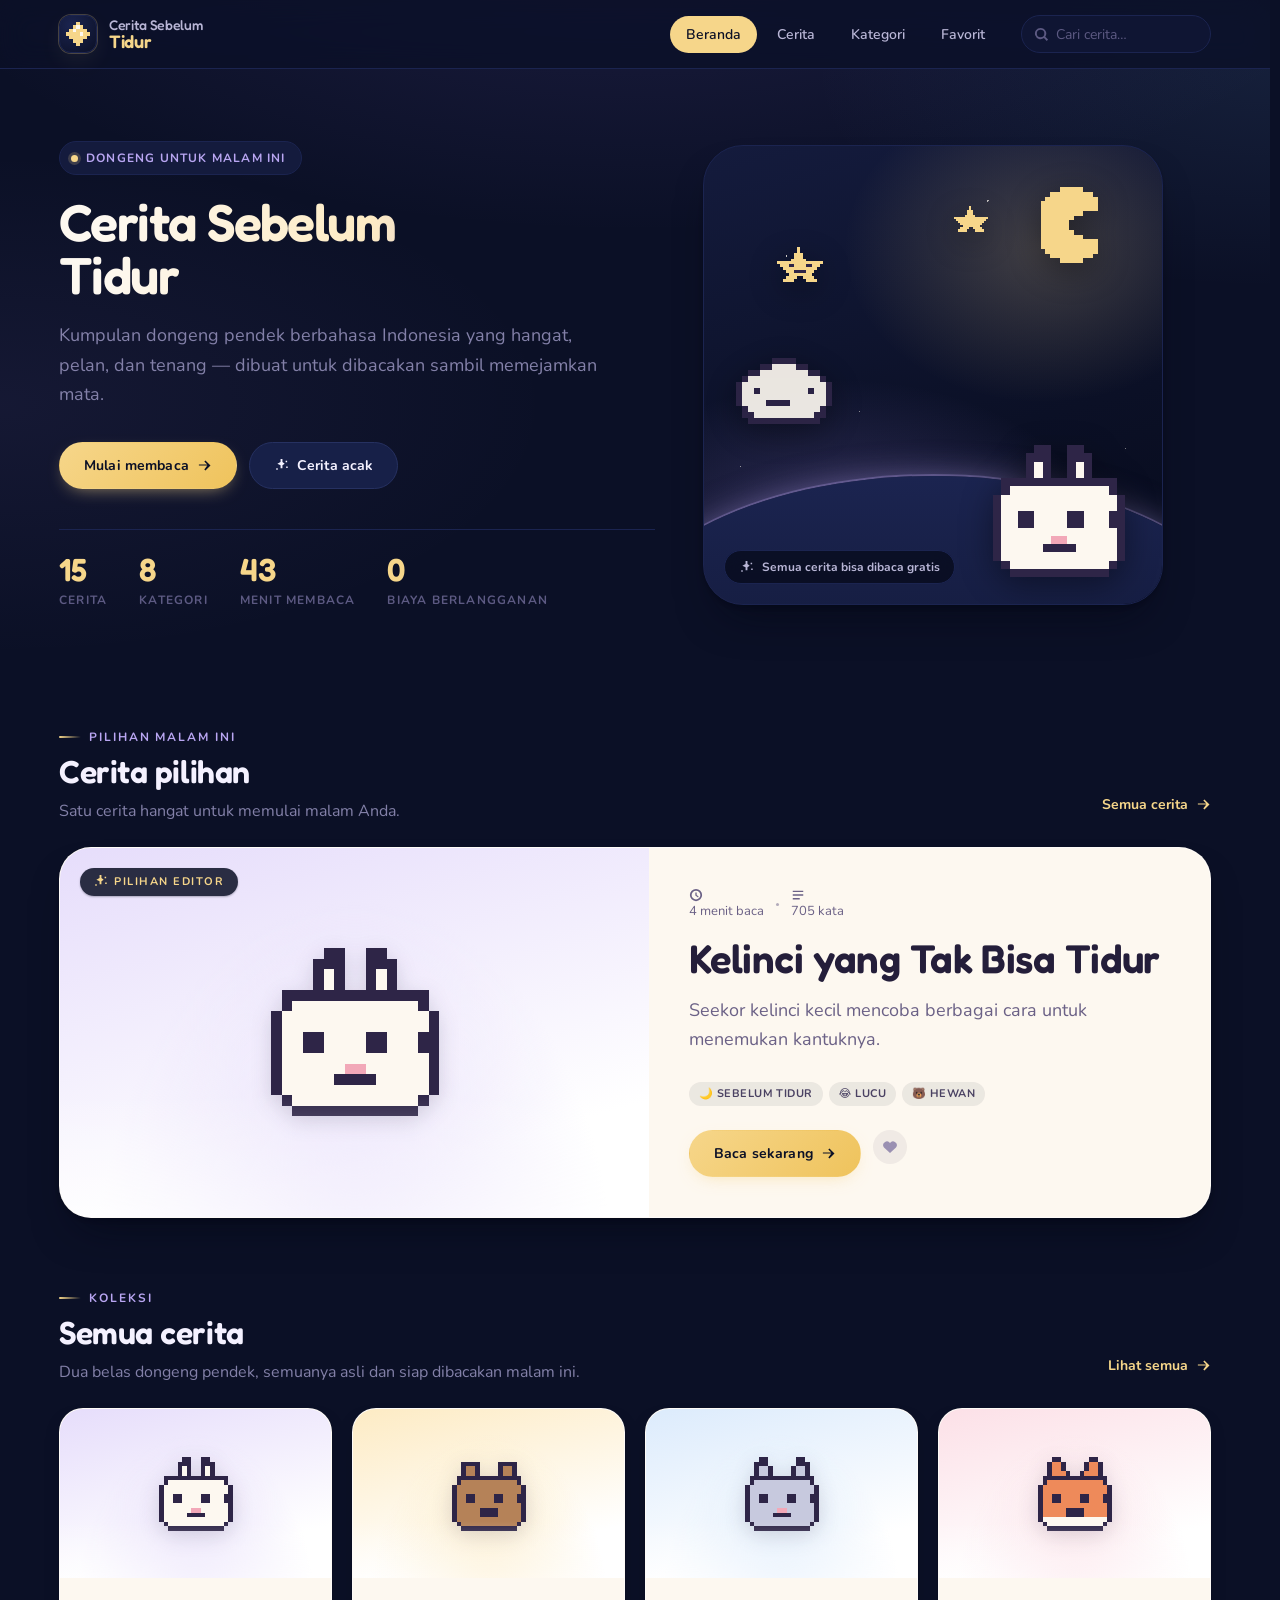
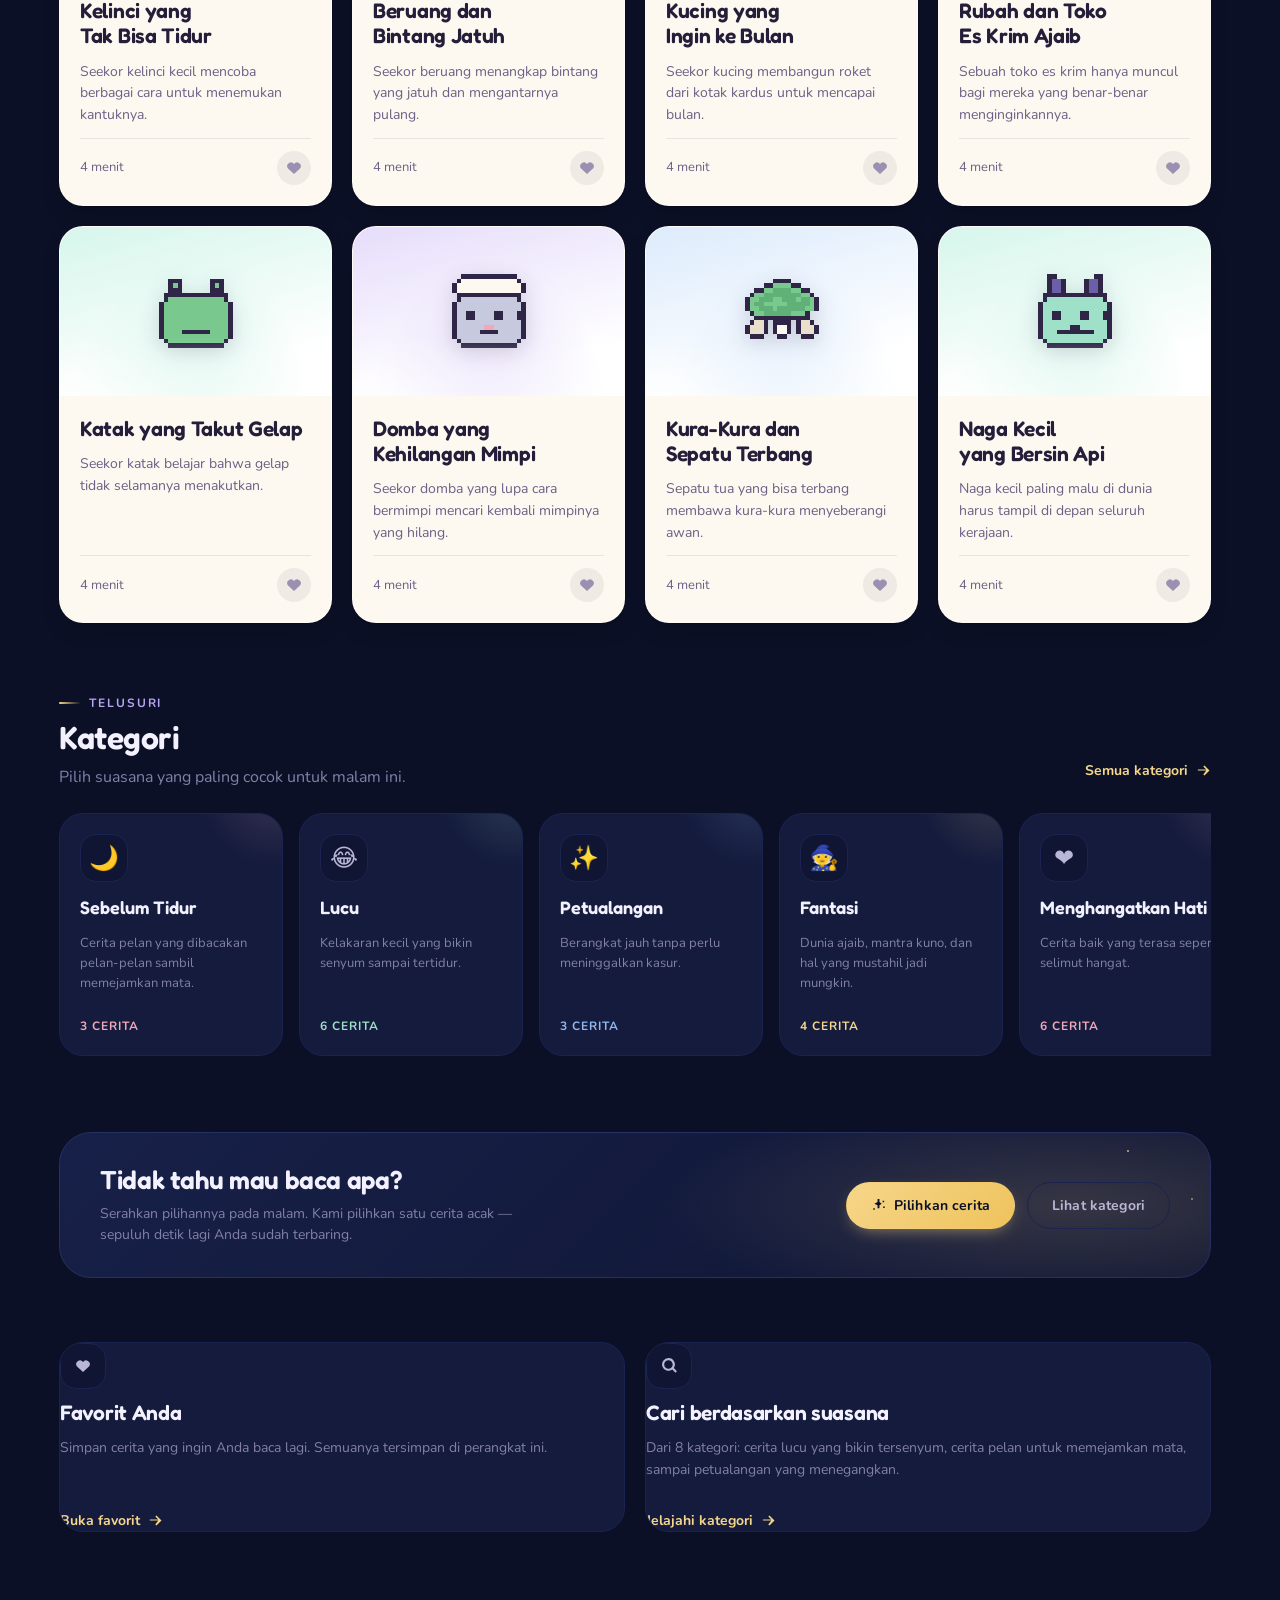
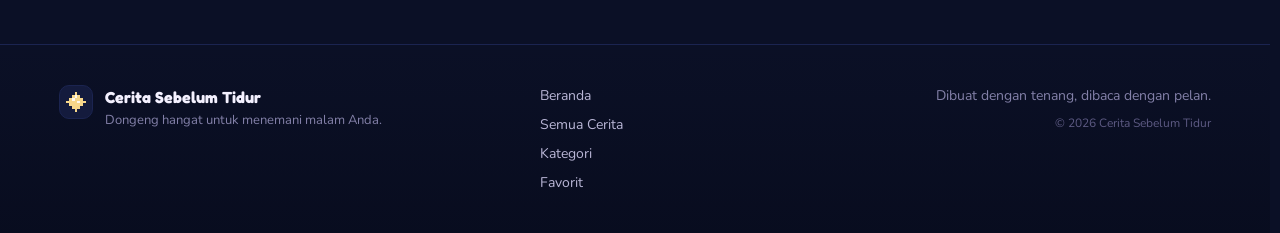
==== index.html @ 17d6814e "Cerita Sebelum Tidur - dongeng berbahasa Indonesia dengan cerita video" ====
<!doctype html>
<html lang="id">
<head>
<meta charset="utf-8">
<meta name="viewport" content="width=device-width, initial-scale=1, viewport-fit=cover">
<title>Cerita Sebelum Tidur — Dongeng Hangat untuk Malam Hari</title>
<meta name="description" content="Kumpulan dongeng pendek berbahasa Indonesia untuk dibacakan sebelum tidur. Cerita hangat, ilustrasi piksel, dan tema Mode Malam atau Mode Kertas.">
<meta name="color-scheme" content="dark">
<meta name="theme-color" content="#0B1026">
<meta property="og:title" content="Cerita Sebelum Tidur">
<meta property="og:description" content="Dongeng hangat untuk menemani malam Anda. 12 cerita ditulis, 3 cerita video, siap dinikmati sambil memejamkan mata.">
<meta property="og:type" content="website">

<link rel="icon" href="assets/img/favicon.svg" type="image/svg+xml">
<link rel="stylesheet" href="assets/css/fonts.css">
<link rel="stylesheet" href="assets/css/base.css">
<link rel="stylesheet" href="assets/css/layout.css">
<link rel="stylesheet" href="assets/css/components.css">
<link rel="stylesheet" href="assets/css/home.css">
<link rel="stylesheet" href="assets/css/reader.css">
<link rel="stylesheet" href="assets/css/transitions.css">
</head>

<body data-view="loading">

<a class="skip-link" href="#main">Lewati ke konten</a>

<!-- ================= HEADER ================= -->
<header class="site-header" id="site-header">
  <div class="container header-inner">
    <a class="brand" href="#/" aria-label="Cerita Sebelum Tidur - beranda">
      <span class="brand-mark" aria-hidden="true">
        <svg viewBox="0 0 16 16" width="28" height="28" shape-rendering="crispEdges" focusable="false">
          <path fill="#F6D68A" d="M7 1h2v2H7zM5 3h6v2H5zM3 5h10v2H3zM1 7h14v2H1zM3 9h10v2H3zM5 11h6v2H5zM7 13h2v2H7z"/>
          <path fill="#FDF8F0" d="M7 3h2v2H7zM5 5h2v2H5zM9 7h2v2H9z"/>
        </svg>
      </span>
      <span class="brand-text">
        <span class="brand-line1">Cerita Sebelum</span>
        <span class="brand-line2">Tidur</span>
      </span>
    </a>

    <nav class="main-nav" aria-label="Navigasi utama">
      <a href="#/" data-nav="home">Beranda</a>
      <a href="#/cerita" data-nav="stories">Cerita</a>
      <a href="#/kategori" data-nav="categoryIndex">Kategori</a>
      <a href="#/favorit" data-nav="favorites">Favorit<span class="nav-count" id="fav-count" hidden>0</span></a>
    </nav>

    <form class="header-search" role="search" id="header-search">
      <label class="sr-only" for="search-input">Cari cerita</label>
      <svg class="search-icon" viewBox="0 0 16 16" width="15" height="15" aria-hidden="true" focusable="false">
        <path fill="currentColor" d="M7 1a6 6 0 1 0 3.6 10.8l3 3 1.4-1.4-3-3A6 6 0 0 0 7 1zm0 2a4 4 0 1 1 0 8 4 4 0 0 1 0-8z"/>
      </svg>
      <input id="search-input" type="search" placeholder="Cari cerita…" autocomplete="off" spellcheck="false">
    </form>

    <button class="menu-toggle" id="menu-toggle" aria-expanded="false" aria-controls="mobile-nav" aria-label="Buka menu">
      <span></span><span></span><span></span>
    </button>
  </div>

  <div class="mobile-nav" id="mobile-nav" hidden>
    <a href="#/" data-nav="home">Beranda</a>
    <a href="#/cerita" data-nav="stories">Cerita</a>
    <a href="#/kategori" data-nav="categoryIndex">Kategori</a>
    <a href="#/favorit" data-nav="favorites">Favorit</a>
  </div>
</header>

<!-- ================= MAIN ================= -->
<main id="main" class="site-main" tabindex="-1">
  <div class="boot">
    <div class="boot-mark" aria-hidden="true">
      <svg viewBox="0 0 16 16" width="56" height="56" shape-rendering="crispEdges" focusable="false">
        <path fill="#F6D68A" d="M7 1h2v2H7zM5 3h6v2H5zM3 5h10v2H3zM1 7h14v2H1zM3 9h10v2H3zM5 11h6v2H5zM7 13h2v2H7z"/>
        <path fill="#FDF8F0" d="M7 3h2v2H7zM5 5h2v2H5zM9 7h2v2H9z"/>
      </svg>
    </div>
    <p class="boot-text">Menyiapkan cerita…</p>
  </div>

  <noscript>
    <div class="noscript-note">
      <h1>Cerita Sebelum Tidur</h1>
      <p>Situs ini membutuhkan JavaScript untuk menampilkan ceritanya. Silakan aktifkan JavaScript lalu muat ulang halaman.</p>
      <p>Tetap selamat bermimpi indah.</p>
    </div>
  </noscript>
</main>

<!-- ================= FOOTER ================= -->
<footer class="site-footer">
  <div class="container footer-inner">
    <div class="footer-brand">
      <span class="footer-mark" aria-hidden="true">
        <svg viewBox="0 0 16 16" width="22" height="22" shape-rendering="crispEdges" focusable="false">
          <path fill="#F6D68A" d="M7 1h2v2H7zM5 3h6v2H5zM3 5h10v2H3zM1 7h14v2H1zM3 9h10v2H3zM5 11h6v2H5zM7 13h2v2H7z"/>
          <path fill="#FDF8F0" d="M7 3h2v2H7zM5 5h2v2H5zM9 7h2v2H9z"/>
        </svg>
      </span>
      <div>
        <strong>Cerita Sebelum Tidur</strong>
        <p>Dongeng hangat untuk menemani malam Anda.</p>
      </div>
    </div>

    <nav class="footer-nav" aria-label="Navigasi kaki halaman">
      <a href="#/">Beranda</a>
      <a href="#/cerita">Semua Cerita</a>
      <a href="#/kategori">Kategori</a>
      <a href="#/favorit">Favorit</a>
    </nav>

    <div class="footer-meta">
      <p>Dibuat dengan tenang, dibaca dengan pelan.</p>
      <p class="footer-fine">&copy; <span id="year">2026</span> Cerita Sebelum Tidur</p>
    </div>
  </div>
</footer>

<!-- ================= MOBILE TAB BAR ================= -->
<nav class="tabbar" aria-label="Navigasi bawah">
  <a href="#/" data-nav="home" class="tab">
    <svg viewBox="0 0 16 16" width="20" height="20" aria-hidden="true" focusable="false"><path fill="currentColor" d="M8 1 1 7h2v7h3v-4h4v4h3V7h2z"/></svg>
    <span>Beranda</span>
  </a>
  <a href="#/cerita" data-nav="stories" class="tab">
    <svg viewBox="0 0 16 16" width="20" height="20" aria-hidden="true" focusable="false"><path fill="currentColor" d="M2 2h5c1.1 0 2 .9 2 2v10c0-.6-.4-1-1-1H2zM14 2H9c-1.1 0-2 .9-2 2v10c0-.6.4-1 1-1h6z"/></svg>
    <span>Cerita</span>
  </a>
  <a href="#/kategori" data-nav="categoryIndex" class="tab">
    <svg viewBox="0 0 16 16" width="20" height="20" aria-hidden="true" focusable="false"><path fill="currentColor" d="M1 1h6v6H1zM9 1h6v6H9zM1 9h6v6H1zM9 9h6v6H9z"/></svg>
    <span>Kategori</span>
  </a>
  <a href="#/favorit" data-nav="favorites" class="tab">
    <svg viewBox="0 0 16 16" width="20" height="20" aria-hidden="true" focusable="false"><path fill="currentColor" d="M8 14 2 8.5A3.6 3.6 0 0 1 8 4a3.6 3.6 0 0 1 6 4.5z"/></svg>
    <span>Favorit</span>
  </a>
</nav>

<div class="toast-host" id="toast-host" aria-live="polite" aria-atomic="true"></div>

<!-- ================= SCRIPTS (classic - no modules, works from file://) ================= -->
<script src="assets/vendor/gsap.min.js"></script>
<script src="assets/vendor/fuse.min.js"></script>

<script src="assets/js/lib/sprite.js"></script>
<script src="assets/js/lib/art.js"></script>
<script src="assets/js/data/categories.js"></script>
<script src="assets/js/data/stories.js"></script>

<script src="assets/js/lib/dom.js"></script>
<script src="assets/js/lib/store.js"></script>
<script src="assets/js/lib/router.js"></script>
<script src="assets/js/lib/ui.js"></script>

<script src="assets/js/views/home.js"></script>
<script src="assets/js/views/stories.js"></script>
<script src="assets/js/views/categories.js"></script>
<script src="assets/js/views/favorites.js"></script>
<script src="assets/js/views/reader.js"></script>

<script src="assets/js/app.js"></script>
</body>
</html>
---- assets/css/fonts.css ----
﻿/* Cerita Sebelum Tidur - vendored webfonts
   ------------------------------------------------------------------
   Source: Google Fonts (Fredoka, Nunito, Literata)
   Vendored locally so the site works fully offline from file://
   Only the latin + latin-ext subsets are kept (Bahasa Indonesia).

   All three are VARIABLE fonts - one file each covers the whole
   weight range, so we declare `font-weight: 400 700` and let the
   browser instantiate the axis we ask for. */

@font-face {
  font-family: 'Fredoka';
  font-style: normal;
  font-weight: 400 700;
  font-display: swap;
  src: url(../vendor/fonts/fredoka-latin.woff2) format('woff2');
  unicode-range: U+0000-00FF, U+0131, U+0152-0153, U+02BB-02BC, U+02C6, U+02DA, U+02DC, U+0304, U+0308, U+0329, U+2000-206F, U+20AC, U+2122, U+2191, U+2193, U+2212, U+2215, U+FEFF, U+FFFD;
}
@font-face {
  font-family: 'Fredoka';
  font-style: normal;
  font-weight: 400 700;
  font-display: swap;
  src: url(../vendor/fonts/fredoka-latin-ext.woff2) format('woff2');
  unicode-range: U+0100-02BA, U+02BD-02C5, U+02C7-02CC, U+02CE-02D7, U+02DD-02FF, U+0304, U+0308, U+0329, U+1D00-1DBF, U+1E00-1E9F, U+1EF2-1EFF, U+2020, U+20A0-20AB, U+20AD-20C0, U+2113, U+2C60-2C7F, U+A720-A7FF;
}

@font-face {
  font-family: 'Nunito';
  font-style: normal;
  font-weight: 400 700;
  font-display: swap;
  src: url(../vendor/fonts/nunito-latin.woff2) format('woff2');
  unicode-range: U+0000-00FF, U+0131, U+0152-0153, U+02BB-02BC, U+02C6, U+02DA, U+02DC, U+0304, U+0308, U+0329, U+2000-206F, U+20AC, U+2122, U+2191, U+2193, U+2212, U+2215, U+FEFF, U+FFFD;
}
@font-face {
  font-family: 'Nunito';
  font-style: normal;
  font-weight: 400 700;
  font-display: swap;
  src: url(../vendor/fonts/nunito-latin-ext.woff2) format('woff2');
  unicode-range: U+0100-02BA, U+02BD-02C5, U+02C7-02CC, U+02CE-02D7, U+02DD-02FF, U+0304, U+0308, U+0329, U+1D00-1DBF, U+1E00-1E9F, U+1EF2-1EFF, U+2020, U+20A0-20AB, U+20AD-20C0, U+2113, U+2C60-2C7F, U+A720-A7FF;
}

@font-face {
  font-family: 'Literata';
  font-style: normal;
  font-weight: 400 700;
  font-display: swap;
  src: url(../vendor/fonts/literata-latin.woff2) format('woff2');
  unicode-range: U+0000-00FF, U+0131, U+0152-0153, U+02BB-02BC, U+02C6, U+02DA, U+02DC, U+0304, U+0308, U+0329, U+2000-206F, U+20AC, U+2122, U+2191, U+2193, U+2212, U+2215, U+FEFF, U+FFFD;
}
@font-face {
  font-family: 'Literata';
  font-style: normal;
  font-weight: 400 700;
  font-display: swap;
  src: url(../vendor/fonts/literata-latin-ext.woff2) format('woff2');
  unicode-range: U+0100-02BA, U+02BD-02C5, U+02C7-02CC, U+02CE-02D7, U+02DD-02FF, U+0304, U+0308, U+0329, U+1D00-1DBF, U+1E00-1E9F, U+1EF2-1EFF, U+2020, U+20A0-20AB, U+20AD-20C0, U+2113, U+2C60-2C7F, U+A720-A7FF;
}
---- assets/css/base.css ----
/* ==================================================================
   Cerita Sebelum Tidur - base
   Reset, design tokens, typography
   ================================================================== */

/* ---------- Reset (gentle, modern) ---------- */
*,
*::before,
*::after { box-sizing: border-box; }

* { margin: 0; }

html {
  -webkit-text-size-adjust: 100%;
  scroll-behavior: smooth;
}

body {
  min-height: 100vh;
  min-height: 100svh;
  line-height: 1.5;
  -webkit-font-smoothing: antialiased;
  -moz-osx-font-smoothing: grayscale;
  text-rendering: optimizeLegibility;
}

img,
picture,
svg,
canvas {
  display: block;
  max-width: 100%;
}

input,
button,
textarea,
select { font: inherit; color: inherit; }

button {
  background: none;
  border: none;
  padding: 0;
  cursor: pointer;
}

p,
h1,
h2,
h3,
h4,
h5,
h6 { overflow-wrap: break-word; }

ul[class],
ol[class] {
  list-style: none;
  padding: 0;
}

a { color: inherit; text-decoration: none; }

table { border-collapse: collapse; }

hr {
  border: 0;
  border-top: 1px solid var(--night-700);
}

/* ---------- Tokens ---------- */
:root {
  /* --- Night (deep navy) --- */
  --night-950: #070B1C;
  --night-900: #0B1026;  /* page base */
  --night-850: #0F1533;
  --night-800: #141B3D;  /* elevated surface */
  --night-750: #172048;
  --night-700: #1B2450;  /* hairline / fill */
  --night-600: #263161;  /* hover fill */
  --night-500: #37447A;

  /* --- Cream (cards, warm white) --- */
  --cream-50:  #FDF8F0;
  --cream-100: #F6EDE0;
  --cream-200: #EADFCB;
  --cream-300: #D9CBB4;

  /* --- Ink (text on cream) --- */
  --ink-900: #241E3A;
  --ink-700: #4A4162;
  --ink-500: #6B6186;
  --ink-300: #9A90B2;

  /* --- Accents --- */
  --lilac-200: #E6DDFB;
  --lilac-300: #B9A6F2;
  --lilac-400: #9C86E8;
  --lilac-500: #7C67D6;

  --sky-200: #DCEBFC;
  --sky-300: #8FB8F0;
  --sky-400: #6FA3E8;

  --gold-200: #FDEBC4;
  --gold-300: #F6D68A;  /* stars + moon */
  --gold-400: #EFC35C;
  --gold-500: #E0A83A;

  --rose-300: #F2A8B8;   /* hearts / favourite */
  --rose-400: #E88CA1;

  --mint-300: #9EE0C8;   /* success / progress */
  --mint-400: #74CFB0;

  /* --- Semantic text --- */
  --text-hi:   #F4F1FF;
  --text-mid:  #B9B6D6;
  --text-low:  #8380A8;
  --text-faint:#5D5A83;

  /* --- Semantic surfaces --- */
  --surface:        var(--night-800);
  --surface-raised: var(--night-750);
  --hairline:       var(--night-700);
  --page:           var(--night-900);

  --card-bg:        var(--cream-50);
  --card-bg-alt:    var(--cream-100);
  --card-text:      var(--ink-900);
  --card-text-soft: var(--ink-500);

  /* --- Type --- */
  --font-display: 'Fredoka', 'Segoe UI', system-ui, sans-serif;
  --font-ui: 'Nunito', 'Segoe UI', system-ui, -apple-system, sans-serif;
  --font-read: 'Literata', Georgia, 'Times New Roman', serif;

  --fs-2xs: 0.6875rem;  /* 11 */
  --fs-xs:  0.75rem;    /* 12 */
  --fs-sm:  0.8125rem;  /* 13 */
  --fs-md:  0.875rem;   /* 14 */
  --fs-base:1rem;       /* 16 */
  --fs-lg:  1.125rem;   /* 18 */
  --fs-xl:  1.3125rem;  /* 21 */
  --fs-2xl: 1.625rem;   /* 26 */
  --fs-3xl: 2rem;       /* 32 */
  --fs-4xl: 2.5rem;     /* 40 */
  --fs-5xl: 3.25rem;    /* 52 */

  /* --- Space (4px scale) --- */
  --s-1: 0.25rem;  --s-2: 0.5rem;   --s-3: 0.75rem;
  --s-4: 1rem;     --s-5: 1.25rem;  --s-6: 1.5rem;
  --s-8: 2rem;     --s-10: 2.5rem;  --s-12: 3rem;
  --s-16: 4rem;    --s-20: 5rem;    --s-24: 6rem;

  /* --- Radius --- */
  --r-sm: 10px;
  --r-md: 16px;
  --r-lg: 24px;
  --r-xl: 32px;
  --r-2xl: 40px;
  --r-pill: 999px;

  /* --- Shadows --- */
  --sh-hair: 0 1px 2px rgba(4, 7, 20, 0.32);
  --sh-card:
    0 1px 2px rgba(4, 7, 20, 0.28),
    0 10px 24px -14px rgba(4, 7, 20, 0.6);
  --sh-lift:
    0 2px 4px rgba(4, 7, 20, 0.3),
    0 24px 44px -20px rgba(4, 7, 20, 0.72);
  --sh-pop:
    0 4px 10px rgba(4, 7, 20, 0.3),
    0 32px 64px -24px rgba(4, 7, 20, 0.8);
  --sh-glow-gold: 0 0 0 1px rgba(246, 214, 138, 0.24),
                  0 8px 28px -12px rgba(246, 214, 138, 0.45);
  --sh-inset: inset 0 1px 0 rgba(255, 255, 255, 0.06);

  /* --- Motion --- */
  --ease-out: cubic-bezier(0.22, 0.68, 0.35, 1);
  --ease-soft: cubic-bezier(0.33, 0.02, 0.2, 1);
  --ease-spring: cubic-bezier(0.34, 1.4, 0.5, 1);
  --t-fast: 140ms;
  --t-base: 200ms;
  --t-slow: 320ms;
  --t-view: 420ms;

  /* --- Layout --- */
  --shell: 1200px;
  --shell-narrow: 940px;
  --header-h: 68px;
  --tabbar-h: 64px;
  --reader-w: 700px;

  /* --- Layers --- */
  --z-base: 1;
  --z-sticky: 40;
  --z-header: 50;
  --z-tabbar: 55;
  --z-popover: 80;
  --z-overlay: 90;
  --z-toast: 100;
  --z-view: 200;
}

/* ---------- Base typography ---------- */
body {
  font-family: var(--font-ui);
  font-size: var(--fs-base);
  font-weight: 400;
  color: var(--text-mid);
  background-color: var(--page);
  /* Very soft night wash - keeps large screens from feeling flat */
  background-image:
    radial-gradient(ellipse 90% 55% at 50% -10%, rgba(124, 103, 214, 0.16), transparent 65%),
    radial-gradient(ellipse 60% 40% at 100% 8%, rgba(111, 163, 232, 0.1), transparent 60%),
    radial-gradient(ellipse 70% 45% at 0% 45%, rgba(156, 134, 232, 0.07), transparent 62%);
  background-attachment: fixed;
}

h1, h2, h3, h4, h5, h6 {
  font-family: var(--font-display);
  font-weight: 600;
  line-height: 1.14;
  letter-spacing: -0.014em;
  color: var(--text-hi);
  text-wrap: balance;
}

h1 { font-size: var(--fs-4xl); }
h2 { font-size: var(--fs-3xl); }
h3 { font-size: var(--fs-2xl); }
h4 { font-size: var(--fs-xl); }
h5 { font-size: var(--fs-lg); }
h6 { font-size: var(--fs-base); }

strong, b { font-weight: 700; color: var(--text-hi); }

small { font-size: var(--fs-sm); }

code, kbd, samp { font-family: ui-monospace, 'Cascadia Mono', Consolas, monospace; }

::selection {
  background: rgba(185, 166, 242, 0.34);
  color: var(--text-hi);
}

/* ---------- Focus ---------- */
:focus { outline: none; }

:focus-visible {
  outline: 2px solid var(--gold-300);
  outline-offset: 3px;
  border-radius: 6px;
}

/* ---------- Scrollbar ---------- */
* {
  scrollbar-width: thin;
  scrollbar-color: var(--night-600) transparent;
}

::-webkit-scrollbar { width: 11px; height: 11px; }
::-webkit-scrollbar-track { background: transparent; }
::-webkit-scrollbar-thumb {
  background: var(--night-600);
  border-radius: var(--r-pill);
  border: 3px solid transparent;
  background-clip: content-box;
}
::-webkit-scrollbar-thumb:hover { background-color: var(--night-500); background-clip: content-box; }

/* ---------- Utilities ---------- */
.container {
  width: 100%;
  max-width: var(--shell);
  margin-inline: auto;
  padding-inline: var(--s-6);
}

.container-narrow {
  width: 100%;
  max-width: var(--shell-narrow);
  margin-inline: auto;
  padding-inline: var(--s-6);
}

.sr-only {
  position: absolute;
  width: 1px; height: 1px;
  padding: 0; margin: -1px;
  overflow: hidden;
  clip: rect(0 0 0 0);
  clip-path: inset(50%);
  white-space: nowrap;
  border: 0;
}

.skip-link {
  position: fixed;
  top: var(--s-3);
  left: var(--s-3);
  z-index: var(--z-toast);
  transform: translateY(-160%);
  transition: transform var(--t-base) var(--ease-out);
  padding: var(--s-3) var(--s-5);
  background: var(--gold-300);
  color: var(--night-900);
  font-weight: 700;
  border-radius: var(--r-pill);
  box-shadow: var(--sh-pop);
}
.skip-link:focus-visible { transform: translateY(0); }

.stack > * + * { margin-top: var(--flow, var(--s-4)); }

.text-grad {
  background: linear-gradient(96deg, var(--cream-50) 8%, var(--gold-200) 52%, var(--lilac-300) 96%);
  -webkit-background-clip: text;
  background-clip: text;
  color: transparent;
}

/* ---------- Motion preference ---------- */
@media (prefers-reduced-motion: reduce) {
  html { scroll-behavior: auto; }

  *,
  *::before,
  *::after {
    animation-duration: 0.001ms !important;
    animation-iteration-count: 1 !important;
    transition-duration: 0.001ms !important;
    scroll-behavior: auto !important;
  }
}
---- assets/css/layout.css ----
/* ==================================================================
   Cerita Sebelum Tidur - layout
   Header, main shell, footer, mobile tab bar, boot state
   ================================================================== */

html { scrollbar-gutter: stable; }

body {
  display: flex;
  flex-direction: column;
  min-height: 100vh;
  min-height: 100svh;
  overflow-x: hidden;
}

body[data-view="loading"] .site-main { min-height: 60vh; }

/* ---------- Boot / noscript ---------- */
.boot {
  display: flex;
  flex-direction: column;
  align-items: center;
  justify-content: center;
  gap: var(--s-4);
  min-height: 55vh;
  padding: var(--s-16) var(--s-6);
}
.boot-mark { animation: boot-float 1.6s var(--ease-soft) infinite alternate; }
.boot-text {
  font-family: var(--font-display);
  color: var(--text-low);
  letter-spacing: 0.02em;
}
@keyframes boot-float {
  from { transform: translateY(0); opacity: 0.65; }
  to   { transform: translateY(-10px); opacity: 1; }
}

.noscript-note {
  max-width: 560px;
  margin: var(--s-20) auto;
  padding: var(--s-8);
  background: var(--card-bg);
  color: var(--card-text);
  border-radius: var(--r-lg);
  box-shadow: var(--sh-card);
}
.noscript-note h1 { color: var(--card-text); margin-bottom: var(--s-4); }
.noscript-note p + p { margin-top: var(--s-3); }

/* ---------- Header ---------- */
.site-header {
  position: sticky;
  top: 0;
  z-index: var(--z-header);
  background: rgba(11, 16, 38, 0.82);
  -webkit-backdrop-filter: blur(14px) saturate(140%);
  backdrop-filter: blur(14px) saturate(140%);
  border-bottom: 1px solid var(--hairline);
}

.header-inner {
  display: flex;
  align-items: center;
  gap: var(--s-5);
  height: var(--header-h);
}

.brand {
  display: inline-flex;
  align-items: center;
  gap: var(--s-3);
  flex-shrink: 0;
  border-radius: var(--r-pill);
}
.brand-mark {
  display: grid;
  place-items: center;
  width: 38px; height: 38px;
  border-radius: 12px;
  background: radial-gradient(circle at 32% 26%, #1B2450, #0B1026);
  border: 1px solid var(--night-700);
  box-shadow: var(--sh-glow-gold);
}
.brand-mark svg { image-rendering: pixelated; }

.brand-text {
  display: flex;
  flex-direction: column;
  line-height: 1.02;
  font-family: var(--font-display);
  letter-spacing: -0.02em;
}
.brand-line1 {
  font-size: var(--fs-md);
  font-weight: 500;
  color: var(--text-mid);
}
.brand-line2 {
  font-size: var(--fs-lg);
  font-weight: 600;
  color: var(--gold-300);
}

.main-nav {
  display: flex;
  align-items: center;
  gap: var(--s-1);
  margin-left: auto;
}
.main-nav a {
  position: relative;
  display: inline-flex;
  align-items: center;
  gap: var(--s-2);
  padding: var(--s-2) var(--s-4);
  border-radius: var(--r-pill);
  font-size: var(--fs-md);
  font-weight: 600;
  color: var(--text-mid);
  transition: color var(--t-fast) var(--ease-out),
              background-color var(--t-fast) var(--ease-out);
}
.main-nav a:hover { color: var(--text-hi); background: var(--night-700); }
.main-nav a.is-active { color: var(--night-900); background: var(--gold-300); }
.main-nav a.is-active .nav-count { background: rgba(11,16,38,.22); color: var(--night-900); }

.nav-count {
  display: inline-grid;
  place-items: center;
  min-width: 18px; height: 18px;
  padding: 0 5px;
  border-radius: var(--r-pill);
  background: var(--rose-300);
  color: var(--night-900);
  font-size: var(--fs-2xs);
  font-weight: 800;
}
.nav-count[hidden] { display: none; }

/* ---------- Header search ---------- */
.header-search {
  position: relative;
  display: flex;
  align-items: center;
  flex-shrink: 0;
}
.header-search .search-icon {
  position: absolute;
  left: 13px;
  color: var(--text-faint);
  pointer-events: none;
}
.header-search input {
  width: 190px;
  height: 38px;
  padding: 0 var(--s-3) 0 34px;
  border-radius: var(--r-pill);
  border: 1px solid var(--night-700);
  background: var(--night-850);
  color: var(--text-hi);
  font-size: var(--fs-md);
  transition: width var(--t-base) var(--ease-out),
              border-color var(--t-base) var(--ease-out),
              background-color var(--t-base) var(--ease-out);
}
.header-search input::placeholder { color: var(--text-faint); }
.header-search input:hover { border-color: var(--night-600); }
.header-search input:focus {
  outline: none;
  width: 250px;
  border-color: var(--lilac-400);
  background: var(--night-800);
  box-shadow: 0 0 0 3px rgba(156, 134, 232, 0.2);
}
.header-search input::-webkit-search-cancel-button { -webkit-appearance: none; }

/* ---------- Menu toggle (mobile) ---------- */
.menu-toggle {
  display: none;
  flex-direction: column;
  justify-content: center;
  gap: 4px;
  width: 40px; height: 40px;
  margin-left: auto;
  padding: 9px;
  border-radius: var(--r-sm);
  border: 1px solid var(--night-700);
  background: var(--night-850);
}
.menu-toggle span {
  display: block;
  height: 2px;
  border-radius: 2px;
  background: var(--text-mid);
  transition: transform var(--t-base) var(--ease-out),
              opacity var(--t-fast) linear;
}
.menu-toggle[aria-expanded="true"] span:nth-child(1) { transform: translateY(6px) rotate(45deg); }
.menu-toggle[aria-expanded="true"] span:nth-child(2) { opacity: 0; }
.menu-toggle[aria-expanded="true"] span:nth-child(3) { transform: translateY(-6px) rotate(-45deg); }

.mobile-nav {
  display: none;
  flex-direction: column;
  padding: var(--s-2) var(--s-6) var(--s-4);
  border-top: 1px solid var(--hairline);
  background: rgba(11, 16, 38, 0.96);
}
.mobile-nav a {
  padding: var(--s-3) var(--s-2);
  border-radius: var(--r-sm);
  font-weight: 600;
  color: var(--text-mid);
}
.mobile-nav a + a { margin-top: 2px; }
.mobile-nav a.is-active { color: var(--gold-300); background: var(--night-800); }

/* ---------- Main ---------- */
.site-main {
  flex: 1 0 auto;
  width: 100%;
  outline: none;
}
.site-main > .view { padding-bottom: var(--s-16); }

/* ---------- Footer ---------- */
.site-footer {
  flex-shrink: 0;
  margin-top: var(--s-12);
  border-top: 1px solid var(--hairline);
  background: linear-gradient(180deg, rgba(15, 21, 51, 0) 0%, rgba(7, 11, 28, 0.7) 100%);
}
.footer-inner {
  display: grid;
  grid-template-columns: 1.4fr 1fr 1fr;
  gap: var(--s-10);
  padding-block: var(--s-10);
}
.footer-brand {
  display: flex;
  gap: var(--s-3);
  align-items: flex-start;
}
.footer-mark {
  display: grid;
  place-items: center;
  width: 34px; height: 34px;
  flex-shrink: 0;
  border-radius: 10px;
  background: var(--night-800);
  border: 1px solid var(--night-700);
}
.footer-brand strong {
  display: block;
  font-family: var(--font-display);
  font-size: var(--fs-base);
  color: var(--text-hi);
}
.footer-brand p {
  margin-top: 2px;
  font-size: var(--fs-sm);
  color: var(--text-low);
}

.footer-nav {
  display: flex;
  flex-direction: column;
  gap: var(--s-2);
}
.footer-nav a {
  width: fit-content;
  font-size: var(--fs-md);
  color: var(--text-mid);
  transition: color var(--t-fast) var(--ease-out);
}
.footer-nav a:hover { color: var(--gold-300); }

.footer-meta { text-align: right; }
.footer-meta p { font-size: var(--fs-md); color: var(--text-low); }
.footer-fine { margin-top: var(--s-2); font-size: var(--fs-xs) !important; color: var(--text-faint) !important; }

/* ---------- Mobile tab bar ---------- */
.tabbar {
  display: none;
  position: fixed;
  left: 0; right: 0; bottom: 0;
  z-index: var(--z-tabbar);
  height: calc(var(--tabbar-h) + env(safe-area-inset-bottom, 0px));
  padding-bottom: env(safe-area-inset-bottom, 0px);
  background: rgba(11, 16, 38, 0.94);
  -webkit-backdrop-filter: blur(16px);
  backdrop-filter: blur(16px);
  border-top: 1px solid var(--hairline);
}
.tabbar .tab {
  flex: 1;
  display: flex;
  flex-direction: column;
  align-items: center;
  justify-content: center;
  gap: 3px;
  font-size: var(--fs-2xs);
  font-weight: 700;
  color: var(--text-faint);
  transition: color var(--t-fast) var(--ease-out);
}
.tabbar .tab svg { transition: transform var(--t-fast) var(--ease-spring); }
.tabbar .tab.is-active { color: var(--gold-300); }
.tabbar .tab.is-active svg { transform: translateY(-2px); }

/* ---------- Toast ---------- */
.toast-host {
  position: fixed;
  left: 50%;
  bottom: calc(var(--s-8) + env(safe-area-inset-bottom, 0px));
  transform: translateX(-50%);
  z-index: var(--z-toast);
  display: flex;
  flex-direction: column;
  gap: var(--s-2);
  pointer-events: none;
}
.toast {
  display: flex;
  align-items: center;
  gap: var(--s-3);
  padding: var(--s-3) var(--s-5);
  border-radius: var(--r-pill);
  background: var(--cream-50);
  color: var(--ink-900);
  font-size: var(--fs-md);
  font-weight: 700;
  box-shadow: var(--sh-pop);
  animation: toast-in var(--t-slow) var(--ease-spring);
}
.toast.is-out { animation: toast-out var(--t-base) var(--ease-out) forwards; }
@keyframes toast-in {
  from { opacity: 0; transform: translateY(14px) scale(0.96); }
  to   { opacity: 1; transform: none; }
}
@keyframes toast-out {
  to { opacity: 0; transform: translateY(8px) scale(0.98); }
}

/* ==================================================================
   Responsive
   ================================================================== */
@media (max-width: 1080px) {
  .header-search input { width: 160px; }
  .header-search input:focus { width: 210px; }
}

@media (max-width: 900px) {
  .main-nav { display: none; }
  .menu-toggle { display: flex; }
  .mobile-nav:not([hidden]) { display: flex; }
  .header-search { margin-left: auto; }
  .header-search input { width: 140px; }
  .header-search input:focus { width: 180px; }
  .footer-inner { grid-template-columns: 1fr 1fr; }
  .footer-meta { text-align: left; grid-column: 1 / -1; }
}

@media (max-width: 768px) {
  :root { --header-h: 60px; }
  .tabbar { display: flex; }
  .site-main { padding-bottom: calc(var(--tabbar-h) + env(safe-area-inset-bottom, 0px)); }
  .site-main > .view { padding-bottom: var(--s-10); }
  .site-footer { margin-bottom: calc(var(--tabbar-h) + env(safe-area-inset-bottom, 0px)); }
  .brand-text { display: none; }
  .toast-host { bottom: calc(var(--tabbar-h) + var(--s-5) + env(safe-area-inset-bottom, 0px)); }
}

@media (max-width: 560px) {
  .container { padding-inline: var(--s-4); }
  .header-search { display: none; }
  .menu-toggle { margin-left: auto; }
  .footer-inner { grid-template-columns: 1fr; gap: var(--s-6); padding-block: var(--s-8); }
  .footer-nav { flex-direction: row; flex-wrap: wrap; gap: var(--s-4); }
}
---- assets/css/components.css ----
/* ==================================================================
   Cerita Sebelum Tidur - components
   Buttons, chips, cards, section headers, empty states, progress
   ================================================================== */

/* ---------- Accent maps (per-story / per-category tint) ---------- */
.acc-lilac { --acc: var(--lilac-300); --acc-deep: var(--lilac-500); --acc-soft: var(--lilac-200); }
.acc-sky   { --acc: var(--sky-300);   --acc-deep: var(--sky-400);   --acc-soft: var(--sky-200); }
.acc-gold  { --acc: var(--gold-300);  --acc-deep: var(--gold-500);  --acc-soft: var(--gold-200); }
.acc-rose  { --acc: var(--rose-300);  --acc-deep: var(--rose-400);  --acc-soft: #FCE0E7; }
.acc-mint  { --acc: var(--mint-300);  --acc-deep: var(--mint-400);  --acc-soft: #D6F6EC; }

/* ---------- Section header ---------- */
.section { margin-top: var(--s-16); }
.section:first-child { margin-top: 0; }

.section-head {
  display: flex;
  align-items: flex-end;
  justify-content: space-between;
  gap: var(--s-5);
  margin-bottom: var(--s-6);
}
.section-eyebrow {
  display: inline-flex;
  align-items: center;
  gap: var(--s-2);
  margin-bottom: var(--s-2);
  font-family: var(--font-ui);
  font-size: var(--fs-xs);
  font-weight: 800;
  letter-spacing: 0.16em;
  text-transform: uppercase;
  color: var(--lilac-300);
}
.section-eyebrow::before {
  content: "";
  width: 22px; height: 2px;
  border-radius: 2px;
  background: linear-gradient(90deg, var(--gold-300), transparent);
}
.section-title { font-size: var(--fs-3xl); }
.section-sub {
  margin-top: var(--s-2);
  max-width: 56ch;
  font-size: var(--fs-base);
  color: var(--text-low);
}
.section-link {
  flex-shrink: 0;
  display: inline-flex;
  align-items: center;
  gap: var(--s-2);
  padding-bottom: 6px;
  font-size: var(--fs-md);
  font-weight: 700;
  color: var(--gold-300);
  border-bottom: 2px solid transparent;
  transition: border-color var(--t-fast) var(--ease-out), gap var(--t-fast) var(--ease-out);
}
.section-link:hover { border-color: var(--gold-300); gap: var(--s-3); }

/* ---------- Buttons ---------- */
.btn {
  display: inline-flex;
  align-items: center;
  justify-content: center;
  gap: var(--s-2);
  min-height: 44px;
  padding: var(--s-3) var(--s-6);
  border-radius: var(--r-pill);
  font-family: var(--font-ui);
  font-size: var(--fs-md);
  font-weight: 800;
  letter-spacing: 0.01em;
  white-space: nowrap;
  cursor: pointer;
  border: 1px solid transparent;
  transition: transform var(--t-fast) var(--ease-out),
              background-color var(--t-fast) var(--ease-out),
              border-color var(--t-fast) var(--ease-out),
              box-shadow var(--t-fast) var(--ease-out);
}
.btn:active { transform: translateY(1px) scale(0.99); }

.btn-primary {
  background: linear-gradient(135deg, var(--gold-300), var(--gold-400));
  color: var(--night-900);
  box-shadow: 0 6px 18px -8px rgba(246, 214, 138, 0.7);
}
.btn-primary:hover { box-shadow: 0 10px 24px -8px rgba(246, 214, 138, 0.85); transform: translateY(-1px); }

.btn-secondary {
  background: var(--night-750);
  color: var(--text-hi);
  border-color: var(--night-600);
}
.btn-secondary:hover { background: var(--night-700); border-color: var(--lilac-400); transform: translateY(-1px); }

.btn-ghost {
  background: transparent;
  color: var(--text-mid);
  border-color: var(--night-700);
}
.btn-ghost:hover { color: var(--text-hi); border-color: var(--night-600); background: var(--night-800); }

.btn-cream {
  background: var(--cream-50);
  color: var(--ink-900);
}
.btn-cream:hover { background: #fff; transform: translateY(-1px); box-shadow: var(--sh-card); }

.btn-sm { min-height: 36px; padding: var(--s-2) var(--s-4); font-size: var(--fs-sm); }

.btn-block { width: 100%; }

.icon-btn {
  display: inline-grid;
  place-items: center;
  width: 40px; height: 40px;
  border-radius: var(--r-pill);
  border: 1px solid var(--night-700);
  background: var(--night-850);
  color: var(--text-mid);
  cursor: pointer;
  transition: all var(--t-fast) var(--ease-out);
}
.icon-btn:hover { color: var(--rose-300); border-color: var(--rose-300); background: var(--night-800); }

/* ---------- Chips / tags / pills ---------- */
.chip-row {
  display: flex;
  flex-wrap: wrap;
  gap: var(--s-2);
}
.chip {
  display: inline-flex;
  align-items: center;
  gap: var(--s-2);
  padding: var(--s-2) var(--s-4);
  border-radius: var(--r-pill);
  background: var(--night-800);
  border: 1px solid var(--night-700);
  color: var(--text-mid);
  font-size: var(--fs-sm);
  font-weight: 700;
  cursor: pointer;
  transition: all var(--t-fast) var(--ease-out);
}
.chip:hover { border-color: var(--lilac-400); color: var(--text-hi); transform: translateY(-1px); }
.chip.is-active {
  background: var(--lilac-300);
  border-color: var(--lilac-300);
  color: var(--night-900);
}

.tag {
  display: inline-flex;
  align-items: center;
  gap: 5px;
  padding: 4px 10px;
  border-radius: var(--r-pill);
  background: rgba(11, 16, 38, 0.07);
  color: var(--ink-700);
  font-size: var(--fs-2xs);
  font-weight: 800;
  letter-spacing: 0.04em;
  text-transform: uppercase;
}
.tag-dark {
  background: rgba(253, 248, 240, 0.09);
  color: var(--text-mid);
}

.meta-row {
  display: flex;
  flex-wrap: wrap;
  align-items: center;
  gap: var(--s-3);
  font-size: var(--fs-sm);
  color: var(--card-text-soft);
}
.meta-dot { width: 3px; height: 3px; border-radius: 50%; background: currentColor; opacity: 0.5; }
.meta-dark { color: var(--text-low); }

/* ---------- Sprite tile ---------- */
.sprite-tile {
  position: relative;
  display: grid;
  place-items: center;
  overflow: hidden;
  background:
    radial-gradient(ellipse at 50% 118%, var(--acc-soft, var(--lilac-200)) 0%, transparent 62%),
    linear-gradient(165deg, var(--acc-soft, var(--lilac-200)) 0%, #FFFFFF 78%);
}
.sprite-tile svg {
  image-rendering: pixelated;
  filter: drop-shadow(0 6px 10px rgba(36, 30, 58, 0.16));
}
.sprite-tile::after {
  content: "";
  position: absolute;
  inset: auto 0 0 0;
  height: 34%;
  background: linear-gradient(180deg, transparent, rgba(255, 255, 255, 0.55));
  pointer-events: none;
}

/* ---------- Story card ---------- */
.story-grid {
  display: grid;
  grid-template-columns: repeat(auto-fill, minmax(248px, 1fr));
  gap: var(--s-5);
}

.story-card {
  position: relative;
  display: flex;
  flex-direction: column;
  background: var(--card-bg);
  border-radius: var(--r-lg);
  overflow: hidden;
  box-shadow: var(--sh-card);
  border: 1px solid rgba(255, 255, 255, 0.5);
  transition: transform var(--t-base) var(--ease-out),
              box-shadow var(--t-base) var(--ease-out);
}
.story-card:hover,
.story-card:focus-within {
  transform: translateY(-6px);
  box-shadow: var(--sh-lift);
}
.story-card .sprite-tile { aspect-ratio: 16 / 10; }
.story-card .sprite-tile svg { width: 74px; height: 74px; }

.story-card-body {
  display: flex;
  flex-direction: column;
  flex: 1;
  gap: var(--s-3);
  padding: var(--s-5);
}
.story-card-title {
  font-family: var(--font-display);
  font-size: var(--fs-xl);
  font-weight: 600;
  line-height: 1.2;
  color: var(--card-text);
}
.story-card-title a { color: inherit; }
.story-card-title a::after {
  content: "";
  position: absolute;
  inset: 0;
  z-index: 1;
}
.story-card-excerpt {
  flex: 1;
  font-size: var(--fs-md);
  line-height: 1.55;
  color: var(--card-text-soft);
  display: -webkit-box;
  -webkit-line-clamp: 3;
  -webkit-box-orient: vertical;
  overflow: hidden;
}
.story-card-foot {
  display: flex;
  align-items: center;
  justify-content: space-between;
  gap: var(--s-3);
  padding-top: var(--s-3);
  border-top: 1px solid rgba(36, 30, 58, 0.09);
}

.fav-btn {
  position: relative;
  z-index: 2;
  display: inline-grid;
  place-items: center;
  width: 34px; height: 34px;
  flex-shrink: 0;
  border-radius: var(--r-pill);
  background: rgba(36, 30, 58, 0.06);
  color: var(--ink-300);
  cursor: pointer;
  transition: all var(--t-fast) var(--ease-out);
}
.fav-btn svg { transition: transform var(--t-fast) var(--ease-spring); }
.fav-btn:hover { background: rgba(242, 168, 184, 0.2); color: var(--rose-400); }
.fav-btn:hover svg { transform: scale(1.14); }
.fav-btn.is-on { background: var(--rose-300); color: #fff; }
.fav-btn.is-on svg { fill: currentColor; }

/* ---------- Featured card ---------- */
.featured-card {
  position: relative;
  display: grid;
  grid-template-columns: 1.05fr 1fr;
  gap: 0;
  background: var(--card-bg);
  border-radius: var(--r-xl);
  overflow: hidden;
  box-shadow: var(--sh-lift);
  border: 1px solid rgba(255, 255, 255, 0.55);
}
.featured-art {
  position: relative;
  min-height: 340px;
}
.featured-art .sprite-tile { position: absolute; inset: 0; aspect-ratio: auto; }
.featured-art .sprite-tile svg { width: 168px; height: 168px; }
.featured-badge {
  position: absolute;
  top: var(--s-5); left: var(--s-5);
  z-index: 2;
  display: inline-flex;
  align-items: center;
  gap: 6px;
  padding: 6px 13px;
  border-radius: var(--r-pill);
  background: rgba(11, 16, 38, 0.86);
  color: var(--gold-300);
  font-size: var(--fs-2xs);
  font-weight: 800;
  letter-spacing: 0.14em;
  text-transform: uppercase;
  box-shadow: var(--sh-card);
}
.featured-body {
  display: flex;
  flex-direction: column;
  justify-content: center;
  gap: var(--s-4);
  padding: var(--s-10);
}
.featured-title {
  font-size: var(--fs-4xl);
  line-height: 1.08;
  color: var(--card-text);
}
.featured-excerpt {
  font-size: var(--fs-lg);
  line-height: 1.6;
  color: var(--card-text-soft);
}
.featured-actions {
  display: flex;
  flex-wrap: wrap;
  gap: var(--s-3);
  margin-top: var(--s-2);
}

/* ---------- Category card ---------- */
.cat-grid {
  display: grid;
  grid-template-columns: repeat(auto-fill, minmax(210px, 1fr));
  gap: var(--s-4);
}
.cat-card {
  position: relative;
  display: flex;
  flex-direction: column;
  gap: var(--s-3);
  padding: var(--s-5);
  border-radius: var(--r-lg);
  background: var(--surface);
  border: 1px solid var(--hairline);
  overflow: hidden;
  transition: transform var(--t-base) var(--ease-out),
              border-color var(--t-base) var(--ease-out),
              background-color var(--t-base) var(--ease-out);
}
.cat-card::before {
  content: "";
  position: absolute;
  top: -40%; right: -30%;
  width: 150px; height: 150px;
  border-radius: 50%;
  background: radial-gradient(circle, var(--acc, var(--lilac-300)) 0%, transparent 70%);
  opacity: 0.16;
  transition: opacity var(--t-base) var(--ease-out), transform var(--t-slow) var(--ease-out);
}
.cat-card:hover {
  transform: translateY(-4px);
  border-color: var(--acc, var(--lilac-300));
  background: var(--surface-raised);
}
.cat-card:hover::before { opacity: 0.3; transform: scale(1.2); }
.cat-card-icon {
  position: relative;
  display: grid;
  place-items: center;
  width: 48px; height: 48px;
  border-radius: var(--r-md);
  background: var(--night-850);
  border: 1px solid var(--night-700);
  font-size: 24px;
}
.cat-card-name {
  position: relative;
  font-family: var(--font-display);
  font-size: var(--fs-lg);
  font-weight: 600;
  color: var(--text-hi);
}
.cat-card-blurb {
  position: relative;
  font-size: var(--fs-sm);
  line-height: 1.55;
  color: var(--text-low);
}
.cat-card-count {
  position: relative;
  margin-top: auto;
  padding-top: var(--s-3);
  font-size: var(--fs-xs);
  font-weight: 800;
  letter-spacing: 0.08em;
  text-transform: uppercase;
  color: var(--acc, var(--lilac-300));
}

/* ---------- Horizontal scroll rail (categories on home) ---------- */
.rail {
  display: grid;
  grid-auto-flow: column;
  grid-auto-columns: minmax(224px, 1fr);
  gap: var(--s-4);
  overflow-x: auto;
  padding-bottom: var(--s-3);
  scroll-snap-type: x proximity;
  scrollbar-width: thin;
}
.rail > * { scroll-snap-align: start; }

/* ---------- List row (search / category results) ---------- */
.story-row {
  position: relative;
  display: grid;
  grid-template-columns: 92px 1fr auto;
  align-items: center;
  gap: var(--s-5);
  padding: var(--s-4);
  background: var(--card-bg);
  border-radius: var(--r-md);
  box-shadow: var(--sh-hair);
  border: 1px solid rgba(255, 255, 255, 0.45);
  transition: transform var(--t-base) var(--ease-out), box-shadow var(--t-base) var(--ease-out);
}
.story-row:hover, .story-row:focus-within { transform: translateX(4px); box-shadow: var(--sh-card); }
.story-row + .story-row { margin-top: var(--s-3); }
.story-row .sprite-tile {
  width: 92px; height: 92px;
  border-radius: var(--r-sm);
}
.story-row .sprite-tile svg { width: 54px; height: 54px; }
.story-row-title {
  font-family: var(--font-display);
  font-size: var(--fs-xl);
  color: var(--card-text);
  line-height: 1.2;
}
.story-row-title a::after { content: ""; position: absolute; inset: 0; }
.story-row-excerpt {
  margin-top: 6px;
  font-size: var(--fs-md);
  color: var(--card-text-soft);
  display: -webkit-box;
  -webkit-line-clamp: 2;
  -webkit-box-orient: vertical;
  overflow: hidden;
}
.story-row-tags { display: flex; flex-wrap: wrap; gap: 6px; margin-top: var(--s-3); }
.story-row-actions { position: relative; z-index: 2; display: flex; gap: var(--s-2); align-items: center; }

.story-list { display: flex; flex-direction: column; }

/* ---------- Search field (page level) ---------- */
.search-field {
  position: relative;
  display: flex;
  align-items: center;
  max-width: 620px;
}
.search-field .search-icon {
  position: absolute;
  left: 18px;
  color: var(--ink-300);
  pointer-events: none;
}
.search-field input {
  width: 100%;
  height: 56px;
  padding: 0 var(--s-5) 0 48px;
  border-radius: var(--r-pill);
  border: 1px solid rgba(255, 255, 255, 0.6);
  background: var(--card-bg);
  color: var(--ink-900);
  font-size: var(--fs-lg);
  box-shadow: var(--sh-card);
  transition: box-shadow var(--t-base) var(--ease-out), border-color var(--t-base) var(--ease-out);
}
.search-field input::placeholder { color: var(--ink-300); }
.search-field input:focus {
  outline: none;
  border-color: var(--lilac-400);
  box-shadow: 0 0 0 4px rgba(156, 134, 232, 0.26), var(--sh-card);
}
.search-field input::-webkit-search-cancel-button { -webkit-appearance: none; }

.result-count {
  margin-top: var(--s-4);
  font-size: var(--fs-md);
  color: var(--text-low);
}
.result-count strong { color: var(--text-hi); }

/* ---------- Empty state ---------- */
.empty {
  display: flex;
  flex-direction: column;
  align-items: center;
  text-align: center;
  gap: var(--s-4);
  padding: var(--s-16) var(--s-6);
  border-radius: var(--r-xl);
  background: var(--surface);
  border: 1px dashed var(--night-600);
}
.empty svg { width: 88px; height: 88px; image-rendering: pixelated; opacity: 0.92; }
.empty-title { font-size: var(--fs-2xl); }
.empty-text { max-width: 44ch; color: var(--text-low); }
.empty-actions { display: flex; flex-wrap: wrap; gap: var(--s-3); justify-content: center; margin-top: var(--s-2); }

/* ---------- Progress ---------- */
.progress-track {
  position: relative;
  height: 6px;
  border-radius: var(--r-pill);
  background: var(--night-750);
  overflow: hidden;
}
.progress-fill {
  position: absolute;
  inset: 0 auto 0 0;
  border-radius: inherit;
  background: linear-gradient(90deg, var(--lilac-300), var(--gold-300));
  transition: width var(--t-slow) var(--ease-out);
}

/* ---------- Continue reading card ---------- */
.continue-card {
  position: relative;
  display: grid;
  grid-template-columns: auto 1fr auto;
  align-items: center;
  gap: var(--s-5);
  padding: var(--s-5);
  border-radius: var(--r-lg);
  background: linear-gradient(135deg, var(--night-750), var(--night-800));
  border: 1px solid var(--night-600);
  overflow: hidden;
}
.continue-card::before {
  content: "";
  position: absolute;
  inset: 0;
  background: radial-gradient(ellipse at 8% 50%, rgba(185, 166, 242, 0.18), transparent 55%);
  pointer-events: none;
}
.continue-art {
  position: relative;
  display: grid;
  place-items: center;
  width: 76px; height: 76px;
  border-radius: var(--r-md);
  background: var(--night-850);
  border: 1px solid var(--night-700);
}
.continue-art svg { width: 46px; height: 46px; image-rendering: pixelated; }
.continue-info { position: relative; min-width: 0; }
.continue-label {
  font-size: var(--fs-2xs);
  font-weight: 800;
  letter-spacing: 0.16em;
  text-transform: uppercase;
  color: var(--lilac-300);
}
.continue-title {
  margin-top: 4px;
  font-family: var(--font-display);
  font-size: var(--fs-2xl);
  color: var(--text-hi);
}
.continue-title a::after { content: ""; position: absolute; inset: 0; }
.continue-meta {
  margin-top: var(--s-2);
  font-size: var(--fs-sm);
  color: var(--text-low);
}
.continue-card .progress-track { margin-top: var(--s-3); max-width: 420px; }
.continue-cta { position: relative; z-index: 2; }

/* ---------- Grid helpers ---------- */
.grid-2 {
  display: grid;
  grid-template-columns: repeat(2, minmax(0, 1fr));
  gap: var(--s-5);
}
.grid-3 {
  display: grid;
  grid-template-columns: repeat(3, minmax(0, 1fr));
  gap: var(--s-5);
}

/* ---------- Page head (non-home routes) ---------- */
.page-head { margin-bottom: var(--s-8); }
.page-head .section-eyebrow { margin-bottom: var(--s-3); }
.page-title { font-size: var(--fs-4xl); }
.page-lede {
  margin-top: var(--s-3);
  max-width: 62ch;
  font-size: var(--fs-lg);
  line-height: 1.6;
  color: var(--text-low);
}
.page-tools {
  display: flex;
  flex-wrap: wrap;
  align-items: center;
  gap: var(--s-4);
  margin-top: var(--s-6);
}

/* ==================================================================
   Responsive
   ================================================================== */
@media (max-width: 900px) {
  .featured-card { grid-template-columns: 1fr; }
  .featured-art { min-height: 240px; }
  .featured-art .sprite-tile svg { width: 132px; height: 132px; }
  .featured-body { padding: var(--s-8) var(--s-6) var(--s-8); }
  .grid-3 { grid-template-columns: repeat(2, minmax(0, 1fr)); }
}

@media (max-width: 700px) {
  .section { margin-top: var(--s-12); }
  .section-head { flex-direction: column; align-items: flex-start; gap: var(--s-3); }
  .section-title { font-size: var(--fs-2xl); }
  .story-grid { grid-template-columns: repeat(auto-fill, minmax(160px, 1fr)); gap: var(--s-4); }
  .story-card-body { padding: var(--s-4); gap: var(--s-2); }
  .story-card-title { font-size: var(--fs-base); }
  .story-card-excerpt { -webkit-line-clamp: 2; font-size: var(--fs-sm); }
  .grid-2, .grid-3 { grid-template-columns: 1fr; }
  .featured-title { font-size: var(--fs-3xl); }
  .featured-excerpt { font-size: var(--fs-base); }
  .page-title { font-size: var(--fs-3xl); }
  .page-lede { font-size: var(--fs-base); }
  .rail { grid-auto-columns: minmax(200px, 74%); }
}

@media (max-width: 560px) {
  .story-row {
    grid-template-columns: 72px 1fr;
    gap: var(--s-4);
    padding: var(--s-3);
  }
  .story-row .sprite-tile { width: 72px; height: 72px; }
  .story-row .sprite-tile svg { width: 44px; height: 44px; }
  .story-row-title { font-size: var(--fs-base); }
  .story-row-excerpt { display: none; }
  .story-row-actions { grid-column: 2; justify-self: start; }
  .continue-card { grid-template-columns: auto 1fr; }
  .continue-cta { grid-column: 1 / -1; }
  .search-field input { height: 50px; font-size: var(--fs-base); }
}

/* ---------------------------------------------------------------
   Video story marker
   Sits on the cover so a video card reads as one before you read
   the title. On the compact rows there is only room for the glyph.
   --------------------------------------------------------------- */
.video-badge {
  position: absolute;
  top: 10px;
  left: 10px;
  z-index: 2;
  display: inline-flex;
  align-items: center;
  gap: 5px;
  padding: 4px 10px;
  border-radius: var(--r-pill);
  background: rgba(7, 11, 28, 0.84);
  color: #F4F1FF;
  font-size: var(--fs-2xs);
  font-weight: 800;
  letter-spacing: 0.08em;
  text-transform: uppercase;
  box-shadow: var(--sh-hair);
}
.video-badge svg { width: 10px; height: 10px; }

.story-row .video-badge {
  top: 6px;
  left: 6px;
  padding: 5px;
  gap: 0;
}
.story-row .video-badge-text { display: none; }
---- assets/css/home.css ----
/* ==================================================================
   Cerita Sebelum Tidur - home view
   Hero, stats, featured, grids, categories rail, random
   ================================================================== */

.view-home { padding-top: var(--s-2); }

/* ---------- Hero ---------- */
.hero {
  position: relative;
  display: grid;
  grid-template-columns: 1.08fr 0.92fr;
  align-items: center;
  gap: var(--s-12);
  padding: var(--s-16) 0 var(--s-12);
}

.hero-eyebrow {
  display: inline-flex;
  align-items: center;
  gap: var(--s-2);
  padding: 7px 15px 7px 11px;
  border-radius: var(--r-pill);
  background: var(--night-800);
  border: 1px solid var(--night-700);
  font-size: var(--fs-xs);
  font-weight: 800;
  letter-spacing: 0.1em;
  text-transform: uppercase;
  color: var(--lilac-300);
}
.hero-eyebrow .dot {
  width: 7px; height: 7px;
  border-radius: 50%;
  background: var(--gold-300);
  box-shadow: 0 0 0 3px rgba(246, 214, 138, 0.18);
  animation: pulse-dot 2.4s var(--ease-soft) infinite;
}
@keyframes pulse-dot {
  0%, 100% { box-shadow: 0 0 0 3px rgba(246, 214, 138, 0.18); }
  50%      { box-shadow: 0 0 0 6px rgba(246, 214, 138, 0.06); }
}

.hero-title {
  margin-top: var(--s-5);
  font-size: clamp(2.4rem, 6.2vw, var(--fs-5xl));
  line-height: 1.02;
  letter-spacing: -0.03em;
}
.hero-title .line { display: block; }

.hero-lede {
  margin-top: var(--s-5);
  max-width: 50ch;
  font-size: var(--fs-lg);
  line-height: 1.65;
  color: var(--text-low);
}

.hero-actions {
  display: flex;
  flex-wrap: wrap;
  gap: var(--s-3);
  margin-top: var(--s-8);
}

.hero-stats {
  display: flex;
  flex-wrap: wrap;
  gap: var(--s-8);
  margin-top: var(--s-10);
  padding-top: var(--s-6);
  border-top: 1px solid var(--hairline);
}
.stat-num {
  font-family: var(--font-display);
  font-size: var(--fs-3xl);
  font-weight: 600;
  line-height: 1;
  color: var(--gold-300);
}
.stat-label {
  margin-top: 5px;
  font-size: var(--fs-xs);
  font-weight: 700;
  letter-spacing: 0.1em;
  text-transform: uppercase;
  color: var(--text-faint);
}

/* ---------- Hero night scene ---------- */
.hero-art {
  position: relative;
  aspect-ratio: 1 / 1;
  max-height: 460px;
  border-radius: var(--r-2xl);
  overflow: hidden;
  background:
    radial-gradient(ellipse 70% 55% at 74% 22%, rgba(246, 214, 138, 0.22), transparent 62%),
    radial-gradient(ellipse 90% 60% at 30% 90%, rgba(156, 134, 232, 0.3), transparent 65%),
    linear-gradient(165deg, #141B3D 0%, #0B1026 62%, #070B1C 100%);
  border: 1px solid var(--night-700);
  box-shadow: var(--sh-lift);
}
.hero-art::before {
  content: "";
  position: absolute;
  inset: 0;
  background-image:
    radial-gradient(1.5px 1.5px at 18% 24%, rgba(253,248,240,.85) 50%, transparent 51%),
    radial-gradient(1.5px 1.5px at 62% 12%, rgba(253,248,240,.7) 50%, transparent 51%),
    radial-gradient(1px 1px at 84% 38%, rgba(253,248,240,.6) 50%, transparent 51%),
    radial-gradient(1.5px 1.5px at 34% 58%, rgba(253,248,240,.5) 50%, transparent 51%),
    radial-gradient(1px 1px at 8% 70%, rgba(253,248,240,.55) 50%, transparent 51%),
    radial-gradient(1.5px 1.5px at 92% 66%, rgba(253,248,240,.45) 50%, transparent 51%);
  animation: twinkle 5s var(--ease-soft) infinite alternate;
}
@keyframes twinkle { from { opacity: 0.5; } to { opacity: 1; } }

.hero-scene {
  position: absolute;
  inset: 0;
  display: block;
}
.hero-scene svg { width: 100%; height: 100%; image-rendering: pixelated; }

.hero-float {
  position: absolute;
  display: block;
  line-height: 0;
  filter: drop-shadow(0 8px 16px rgba(0, 0, 0, 0.4));
}
.hero-float svg {
  width: 100%;
  height: auto;
  image-rendering: pixelated;
}
.hero-float.moon   { top: 9%;  right: 12%; width: 76px; animation: float-a 7s var(--ease-soft) infinite alternate; }
.hero-float.cloud  { bottom: 34%; left: 7%; width: 96px; opacity: .92; animation: float-b 9s var(--ease-soft) infinite alternate; }
.hero-float.star-a { top: 22%; left: 16%;   width: 46px; animation: float-b 6s var(--ease-soft) infinite alternate; }
.hero-float.star-b { top: 13%; right: 38%;  width: 34px; animation: float-a 5s var(--ease-soft) infinite alternate; }
.hero-float.bunny  { bottom: 6%; right: 8%; width: 132px; animation: float-a 8s var(--ease-soft) infinite alternate; }

@keyframes float-a { from { transform: translateY(0); } to { transform: translateY(-13px); } }
@keyframes float-b { from { transform: translateY(0) translateX(0); } to { transform: translateY(9px) translateX(-6px); } }

/* Rolling hill silhouette - a dome clipped by the panel, never a flat band */
.hero-hill {
  position: absolute;
  left: -22%; right: -22%; bottom: -50%;
  height: 78%;
  background: linear-gradient(180deg, #1B2450 0%, #141B3D 55%, #0F1533 100%);
  border-radius: 50% 50% 0 0;
  box-shadow: 0 -2px 0 0 rgba(185, 166, 242, 0.28),
              0 -14px 34px -18px rgba(185, 166, 242, 0.5);
}

.hero-caption {
  position: absolute;
  left: var(--s-5); bottom: var(--s-5);
  z-index: 3;
  display: inline-flex;
  align-items: center;
  gap: var(--s-2);
  padding: 7px 14px;
  border-radius: var(--r-pill);
  background: rgba(7, 11, 28, 0.78);
  -webkit-backdrop-filter: blur(8px);
  backdrop-filter: blur(8px);
  border: 1px solid var(--night-700);
  font-size: var(--fs-xs);
  font-weight: 700;
  color: var(--text-mid);
}

/* ---------- Continue reading strip ---------- */
.continue-wrap { margin-top: var(--s-4); }

/* ---------- Random / quote strip ---------- */
.night-strip {
  position: relative;
  display: flex;
  flex-wrap: wrap;
  align-items: center;
  justify-content: space-between;
  gap: var(--s-5);
  margin-top: var(--s-16);
  padding: var(--s-8) var(--s-10);
  border-radius: var(--r-xl);
  overflow: hidden;
  background:
    radial-gradient(ellipse 60% 130% at 88% 50%, rgba(246, 214, 138, 0.16), transparent 60%),
    linear-gradient(135deg, #172048, #0F1533);
  border: 1px solid var(--night-600);
}
.night-strip::after {
  content: "";
  position: absolute;
  right: -30px; top: -30px;
  width: 160px; height: 160px;
  background-image:
    radial-gradient(2px 2px at 30% 30%, rgba(246,214,138,.6) 50%, transparent 51%),
    radial-gradient(1.5px 1.5px at 70% 60%, rgba(246,214,138,.45) 50%, transparent 51%),
    radial-gradient(1px 1px at 50% 80%, rgba(253,248,240,.4) 50%, transparent 51%);
  pointer-events: none;
}
.night-strip-text { position: relative; max-width: 46ch; }
.night-strip-title { font-size: var(--fs-2xl); }
.night-strip-sub { margin-top: var(--s-2); color: var(--text-low); font-size: var(--fs-md); }
.night-strip-actions { position: relative; display: flex; flex-wrap: wrap; gap: var(--s-3); }

/* ---------- Editorial band (2 cards) ---------- */
.duo-grid {
  display: grid;
  grid-template-columns: repeat(2, minmax(0, 1fr));
  gap: var(--s-5);
}
.duo-card {
  position: relative;
  display: flex;
  flex-direction: column;
  gap: var(--s-3);
  padding: var(--s-7);
  border-radius: var(--r-lg);
  background: var(--surface);
  border: 1px solid var(--hairline);
  overflow: hidden;
  transition: transform var(--t-base) var(--ease-out), border-color var(--t-base) var(--ease-out);
}
.duo-card:hover { transform: translateY(-4px); border-color: var(--lilac-400); }
.duo-card .duo-icon {
  display: grid;
  place-items: center;
  width: 46px; height: 46px;
  border-radius: var(--r-md);
  background: var(--night-850);
  border: 1px solid var(--night-700);
  font-size: 22px;
}
.duo-card h3 { font-size: var(--fs-xl); }
.duo-card p { color: var(--text-low); font-size: var(--fs-md); line-height: 1.6; }
.duo-card .duo-go {
  margin-top: auto;
  padding-top: var(--s-4);
  font-size: var(--fs-md);
  font-weight: 800;
  color: var(--gold-300);
  display: inline-flex;
  gap: var(--s-2);
  align-items: center;
}

/* ==================================================================
   Responsive
   ================================================================== */
@media (max-width: 980px) {
  .hero { grid-template-columns: 1fr; gap: var(--s-8); padding-top: var(--s-10); }
  .hero-art { max-width: 520px; width: 100%; margin-inline: auto; }
  .hero-copy { text-align: center; }
  .hero-lede { margin-inline: auto; }
  .hero-actions, .hero-stats { justify-content: center; }
}

@media (max-width: 700px) {
  .hero { padding-top: var(--s-8); }
  .hero-stats { gap: var(--s-6); }
  .stat-num { font-size: var(--fs-2xl); }
  .duo-grid { grid-template-columns: 1fr; }
  .night-strip { padding: var(--s-7) var(--s-6); }
  .night-strip-title { font-size: var(--fs-xl); }
  .night-strip-actions { width: 100%; }
  .night-strip-actions .btn { flex: 1; }
}

@media (max-width: 480px) {
  .hero-actions .btn { width: 100%; }
  .hero-stats { justify-content: space-between; gap: var(--s-4); }
}
---- assets/css/reader.css ----
/* ==================================================================
   Cerita Sebelum Tidur - reader view
   Reading page + Mode Malam / Mode Kertas themes
   ================================================================== */

/* ---------------------------------------------------------------
   Theme tokens. Scoped to body so the header, footer and tab bar
   follow along. Night is the default site palette; paper swaps the
   semantic surface + text tokens to warm cream and ink.
   --------------------------------------------------------------- */
body[data-reader-theme="night"] {
  --page:            var(--night-900);
  --surface:         var(--night-800);
  --surface-raised:  var(--night-750);
  --hairline:        var(--night-700);
  --text-hi:         #F4F1FF;
  --text-mid:        #B9B6D6;
  --text-low:        #8380A8;
  --text-faint:      #5D5A83;
}

body[data-reader-theme="paper"] {
  --page:            #F7F1E6;
  --surface:         var(--cream-50);
  --surface-raised:  #FFFFFF;
  --hairline:        var(--cream-200);
  --text-hi:         var(--ink-900);
  --text-mid:        var(--ink-700);
  --text-low:        var(--ink-500);
  --text-faint:      var(--ink-300);

  background-color: #F7F1E6;
  background-image:
    radial-gradient(ellipse 90% 50% at 50% -12%, rgba(185, 166, 242, 0.18), transparent 62%),
    radial-gradient(ellipse 60% 40% at 100% 6%, rgba(246, 214, 138, 0.22), transparent 58%);
  color: var(--ink-700);
}

/* Paper-mode chrome adjustments */
body[data-reader-theme="paper"] .site-header {
  background: rgba(247, 241, 230, 0.88);
  border-bottom-color: var(--cream-200);
}
body[data-reader-theme="paper"] .brand-line1 { color: var(--ink-500); }
body[data-reader-theme="paper"] .brand-mark {
  background: linear-gradient(160deg, #FFFFFF, var(--cream-100));
  border-color: var(--cream-200);
}
body[data-reader-theme="paper"] .main-nav a { color: var(--ink-700); }
body[data-reader-theme="paper"] .main-nav a:hover { color: var(--ink-900); background: var(--cream-200); }
body[data-reader-theme="paper"] .main-nav a.is-active { background: var(--lilac-300); color: var(--night-900); }
body[data-reader-theme="paper"] .header-search input {
  background: #FFFFFF;
  border-color: var(--cream-200);
  color: var(--ink-900);
}
body[data-reader-theme="paper"] .header-search input::placeholder { color: var(--ink-300); }
body[data-reader-theme="paper"] .header-search .search-icon { color: var(--ink-300); }
body[data-reader-theme="paper"] .menu-toggle {
  background: #FFFFFF;
  border-color: var(--cream-200);
}
body[data-reader-theme="paper"] .menu-toggle span { background: var(--ink-700); }
body[data-reader-theme="paper"] .mobile-nav {
  background: rgba(247, 241, 230, 0.98);
  border-top-color: var(--cream-200);
}
body[data-reader-theme="paper"] .mobile-nav a { color: var(--ink-700); }
body[data-reader-theme="paper"] .mobile-nav a.is-active { color: var(--lilac-500); background: var(--cream-200); }
body[data-reader-theme="paper"] .tabbar {
  background: rgba(247, 241, 230, 0.96);
  border-top-color: var(--cream-200);
}
body[data-reader-theme="paper"] .tabbar .tab { color: var(--ink-300); }
body[data-reader-theme="paper"] .tabbar .tab.is-active { color: var(--lilac-500); }
body[data-reader-theme="paper"] .site-footer {
  border-top-color: var(--cream-200);
  background: linear-gradient(180deg, rgba(247,241,230,0) 0%, rgba(234, 223, 203, 0.5) 100%);
}
body[data-reader-theme="paper"] .footer-mark {
  background: #FFFFFF;
  border-color: var(--cream-200);
}
body[data-reader-theme="paper"] :focus-visible { outline-color: var(--lilac-500); }
body[data-reader-theme="paper"] .skip-link { background: var(--lilac-400); color: #FFFFFF; }
body[data-reader-theme="paper"] ::selection { background: rgba(124, 103, 214, 0.24); color: var(--ink-900); }
body[data-reader-theme="paper"] .section-eyebrow { color: var(--lilac-500); }

/* ---------------------------------------------------------------
   Reading progress (fixed under the header)
   --------------------------------------------------------------- */
.read-progress {
  position: fixed;
  top: var(--header-h);
  left: 0; right: 0;
  z-index: var(--z-sticky);
  height: 3px;
  background: transparent;
  pointer-events: none;
}
.read-progress span {
  display: block;
  height: 100%;
  width: 0%;
  background: linear-gradient(90deg, var(--lilac-300), var(--gold-300));
  box-shadow: 0 0 12px rgba(246, 214, 138, 0.6);
  transition: width 90ms linear;
}
body[data-reader-theme="paper"] .read-progress span {
  background: linear-gradient(90deg, var(--lilac-500), var(--gold-500));
}

/* ---------------------------------------------------------------
   Reader toolbar
   --------------------------------------------------------------- */
.reader-bar {
  display: flex;
  align-items: center;
  gap: var(--s-4);
  padding-top: var(--s-6);
  padding-bottom: var(--s-4);
}
.back-link {
  display: inline-flex;
  align-items: center;
  gap: var(--s-2);
  padding: var(--s-2) var(--s-4) var(--s-2) var(--s-3);
  border-radius: var(--r-pill);
  border: 1px solid var(--hairline);
  background: var(--surface);
  color: var(--text-mid);
  font-size: var(--fs-sm);
  font-weight: 700;
  cursor: pointer;
  transition: all var(--t-fast) var(--ease-out);
}
.back-link:hover {
  color: var(--text-hi);
  border-color: var(--lilac-400);
  transform: translateX(-3px);
}
.reader-bar-spacer { flex: 1; }

/* Theme switch */
.theme-switch {
  display: inline-flex;
  align-items: center;
  gap: 3px;
  padding: 4px;
  border-radius: var(--r-pill);
  background: var(--surface);
  border: 1px solid var(--hairline);
}
.theme-switch button {
  display: inline-flex;
  align-items: center;
  gap: 6px;
  padding: 7px 14px;
  border-radius: var(--r-pill);
  font-size: var(--fs-xs);
  font-weight: 800;
  letter-spacing: 0.04em;
  color: var(--text-low);
  cursor: pointer;
  transition: all var(--t-fast) var(--ease-out);
}
.theme-switch button:hover { color: var(--text-hi); }
.theme-switch button.is-active {
  background: var(--gold-300);
  color: var(--night-900);
  box-shadow: var(--sh-hair);
}
body[data-reader-theme="paper"] .theme-switch button.is-active {
  background: var(--lilac-400);
  color: #FFFFFF;
}
.theme-switch .swatch {
  width: 10px; height: 10px;
  border-radius: 50%;
  border: 1.5px solid currentColor;
}
.theme-switch .swatch.fill-night { background: var(--night-900); }
.theme-switch .swatch.fill-paper { background: var(--cream-100); }

/* ---------------------------------------------------------------
   Reader header
   --------------------------------------------------------------- */
.reader-head { padding-bottom: var(--s-6); }

.reader-crumbs {
  display: flex;
  flex-wrap: wrap;
  align-items: center;
  gap: var(--s-2);
  font-size: var(--fs-sm);
  color: var(--text-low);
}
.reader-crumbs a { color: var(--lilac-300); font-weight: 700; }
body[data-reader-theme="paper"] .reader-crumbs a { color: var(--lilac-500); }
.reader-crumbs a:hover { text-decoration: underline; }

.reader-title {
  margin-top: var(--s-4);
  font-size: clamp(2rem, 5vw, var(--fs-4xl));
  line-height: 1.06;
}

.reader-meta {
  display: flex;
  flex-wrap: wrap;
  align-items: center;
  gap: var(--s-3);
  margin-top: var(--s-5);
  font-size: var(--fs-md);
  color: var(--text-low);
}
.reader-meta .meta-item {
  display: inline-flex;
  align-items: center;
  gap: 7px;
}
.reader-meta .meta-item svg { opacity: 0.7; }

.reader-tags {
  display: flex;
  flex-wrap: wrap;
  gap: var(--s-2);
  margin-top: var(--s-5);
}
.reader-tags .tag {
  background: var(--surface);
  border: 1px solid var(--hairline);
  color: var(--text-mid);
  text-transform: none;
  letter-spacing: 0;
  font-size: var(--fs-xs);
  padding: 6px 13px;
}
.reader-tags .tag:hover {
  border-color: var(--lilac-400);
  color: var(--text-hi);
}

/* ---------------------------------------------------------------
   Reader illustration banner
   --------------------------------------------------------------- */
.reader-art {
  position: relative;
  display: grid;
  place-items: center;
  margin-top: var(--s-8);
  padding: var(--s-12) var(--s-6);
  border-radius: var(--r-xl);
  overflow: hidden;
  background:
    radial-gradient(ellipse 60% 90% at 50% 118%, var(--acc-soft) 0%, transparent 64%),
    linear-gradient(160deg, var(--acc-soft) 0%, var(--surface) 76%);
  border: 1px solid var(--hairline);
}
.reader-art::before {
  content: "";
  position: absolute;
  inset: 0;
  background-image:
    radial-gradient(1.5px 1.5px at 14% 26%, rgba(36,30,58,.16) 50%, transparent 51%),
    radial-gradient(1.5px 1.5px at 86% 22%, rgba(36,30,58,.14) 50%, transparent 51%),
    radial-gradient(1.5px 1.5px at 70% 74%, rgba(36,30,58,.12) 50%, transparent 51%),
    radial-gradient(1.5px 1.5px at 26% 78%, rgba(36,30,58,.1) 50%, transparent 51%);
  pointer-events: none;
}
.reader-art svg {
  position: relative;
  width: clamp(96px, 22vw, 148px);
  height: auto;
  image-rendering: pixelated;
  filter: drop-shadow(0 14px 22px rgba(36, 30, 58, 0.22));
}
.reader-art-caption {
  position: absolute;
  bottom: var(--s-4);
  left: 50%;
  transform: translateX(-50%);
  padding: 5px 14px;
  border-radius: var(--r-pill);
  background: rgba(253, 248, 240, 0.86);
  color: var(--ink-500);
  font-size: var(--fs-2xs);
  font-weight: 800;
  letter-spacing: 0.1em;
  text-transform: uppercase;
  white-space: nowrap;
}

/* ---------------------------------------------------------------
   Article body
   --------------------------------------------------------------- */
.reader-layout {
  display: grid;
  grid-template-columns: 1fr;
  gap: var(--s-8);
  margin-top: var(--s-8);
}

.reader-article {
  max-width: var(--reader-w);
  margin-inline: auto;
  width: 100%;
}

.reader-body {
  font-family: var(--font-read);
  font-size: 1.1875rem;
  line-height: 1.82;
  color: var(--text-mid);
  hyphens: auto;
}
body[data-reader-theme="paper"] .reader-body { color: #3B3352; }

.reader-body > p { margin-top: 1.35em; }
.reader-body > p:first-child { margin-top: 0; }

.reader-body > p:first-child::first-letter {
  float: left;
  font-family: var(--font-display);
  font-size: 3.4em;
  line-height: 0.86;
  font-weight: 600;
  margin: 0.06em 0.12em 0 0;
  color: var(--lilac-300);
}
body[data-reader-theme="paper"] .reader-body > p:first-child::first-letter {
  color: var(--lilac-500);
}

.reader-body em { font-style: italic; }
.reader-body strong { color: var(--text-hi); font-weight: 700; }
body[data-reader-theme="paper"] .reader-body strong { color: var(--ink-900); }

/* Dialogue paragraphs get a subtle warm lift so speech reads as its own layer */
.reader-body .dialogue { color: var(--text-hi); }
body[data-reader-theme="paper"] .reader-body .dialogue { color: var(--ink-900); }

.reader-end {
  display: flex;
  align-items: center;
  gap: var(--s-4);
  margin-top: var(--s-10);
  color: var(--text-faint);
}
.reader-end::before,
.reader-end::after {
  content: "";
  flex: 1;
  height: 1px;
  background: linear-gradient(90deg, transparent, var(--hairline), transparent);
}
.reader-end-mark {
  display: grid;
  place-items: center;
  font-size: 18px;
}

.reader-actions {
  display: flex;
  flex-wrap: wrap;
  gap: var(--s-3);
  justify-content: center;
  margin-top: var(--s-8);
}

/* ---------------------------------------------------------------
   Prev / next navigation
   --------------------------------------------------------------- */
.pager {
  display: grid;
  grid-template-columns: repeat(2, minmax(0, 1fr));
  gap: var(--s-4);
  max-width: var(--reader-w);
  margin: var(--s-12) auto 0;
}
.pager-item {
  display: flex;
  flex-direction: column;
  gap: var(--s-2);
  padding: var(--s-5);
  border-radius: var(--r-lg);
  background: var(--surface);
  border: 1px solid var(--hairline);
  min-width: 0;
  transition: all var(--t-base) var(--ease-out);
}
.pager-item:hover { border-color: var(--lilac-400); transform: translateY(-3px); }
.pager-item.next { text-align: right; align-items: flex-end; }
.pager-dir {
  display: inline-flex;
  align-items: center;
  gap: 6px;
  font-size: var(--fs-2xs);
  font-weight: 800;
  letter-spacing: 0.14em;
  text-transform: uppercase;
  color: var(--text-faint);
}
.pager-title {
  font-family: var(--font-display);
  font-size: var(--fs-lg);
  color: var(--text-hi);
  line-height: 1.25;
}
.pager-item.is-empty { opacity: 0.38; pointer-events: none; }

/* ---------------------------------------------------------------
   Responsive
   --------------------------------------------------------------- */
@media (max-width: 768px) {
  .reader-body { font-size: 1.0625rem; line-height: 1.78; }
  .reader-bar { flex-wrap: wrap; gap: var(--s-3); padding-top: var(--s-5); }
  .reader-bar-spacer { display: none; }
  .back-link { order: 1; }
  .theme-switch { order: 2; margin-left: auto; }
  .reader-actions .fav-top { order: 3; }
  .reader-art { padding: var(--s-9) var(--s-5); border-radius: var(--r-lg); }
  .pager { grid-template-columns: 1fr; }
  .pager-item.next { text-align: left; align-items: flex-start; }
  .theme-switch button { padding: 7px 11px; }
}

@media (max-width: 420px) {
  .theme-switch button .sw-label { display: none; }
  .reader-body > p:first-child::first-letter { font-size: 3em; }
}

/* ---------------------------------------------------------------
   Video stories
   The player is the whole point of these pages, so it gets the
   same visual weight the prose column gets on a written story.
   --------------------------------------------------------------- */
.reader-video { margin-top: var(--s-8); }

.video-heading {
  font-family: var(--font-display);
  font-size: var(--fs-2xl);
  color: var(--text-hi);
  margin-bottom: var(--s-4);
}

.video-player {
  position: relative;
  width: 100%;
  aspect-ratio: 16 / 9;
  overflow: hidden;
  border-radius: var(--r-lg);
  background: var(--night-950);
  box-shadow: var(--sh-card);
}

.video-facade {
  position: absolute;
  inset: 0;
  width: 100%;
  height: 100%;
  padding: 0;
  border: 0;
  background: var(--night-950);
  cursor: pointer;
  display: block;
}

.video-thumb {
  position: absolute;
  inset: 0;
  width: 100%;
  height: 100%;
  object-fit: cover;
  opacity: 0.9;
  transition: opacity var(--t-base) var(--ease-out),
              transform var(--t-slow) var(--ease-out);
}
.video-facade:hover .video-thumb,
.video-facade:focus-visible .video-thumb { opacity: 1; transform: scale(1.03); }

.video-play {
  position: absolute;
  top: 50%;
  left: 50%;
  transform: translate(-50%, -50%);
  display: grid;
  place-items: center;
  width: 76px;
  height: 76px;
  border-radius: 50%;
  background: rgba(124, 103, 214, 0.94);
  color: #FFFFFF;
  border: 2px solid rgba(255, 255, 255, 0.6);
  box-shadow: 0 10px 26px rgba(4, 7, 20, 0.45);
  transition: transform var(--t-base) var(--ease-spring),
              background var(--t-base) var(--ease-out);
}
.video-play svg { width: 30px; height: 30px; margin-left: 4px; }
.video-facade:hover .video-play,
.video-facade:focus-visible .video-play {
  transform: translate(-50%, -50%) scale(1.06);
  background: var(--lilac-400);
}

.video-hint {
  position: absolute;
  left: 50%;
  bottom: 14px;
  transform: translateX(-50%);
  padding: 5px 13px;
  border-radius: var(--r-pill);
  background: rgba(7, 11, 28, 0.76);
  color: rgba(244, 241, 255, 0.94);
  font-size: var(--fs-sm);
  font-weight: 700;
  white-space: nowrap;
  transition: opacity var(--t-base) var(--ease-out);
}
.video-facade:hover .video-hint { opacity: 0.75; }

/* Replaces the facade the moment it is clicked. */
.video-frame {
  position: absolute;
  inset: 0;
  width: 100%;
  height: 100%;
  border: 0;
}

.video-credit {
  margin-top: var(--s-3);
  font-size: var(--fs-sm);
  color: var(--text-faint);
}
.video-credit span { color: var(--text-mid); font-weight: 700; }

.video-lede {
  margin-top: var(--s-6);
  font-family: var(--font-read);
  font-size: var(--fs-lg);
  line-height: 1.75;
  color: var(--text-mid);
}

@media (max-width: 560px) {
  .video-heading { font-size: var(--fs-xl); }
  .video-play { width: 60px; height: 60px; }
  .video-play svg { width: 24px; height: 24px; }
  .video-hint { font-size: var(--fs-xs); bottom: 10px; }
  .video-lede { font-size: var(--fs-base); margin-top: var(--s-5); }
}
---- assets/css/transitions.css ----
/* ==================================================================
   Cerita Sebelum Tidur - transitions
   Route changes, staggered entrances, shared micro-interactions.
   GSAP drives the staggered reveals (see app.js); these rules cover
   the baseline so the page still feels alive without it.
   ================================================================== */

/* ---------- View lifecycle ---------- */
.view {
  animation: view-in var(--t-view) var(--ease-out) both;
}
@keyframes view-in {
  from { opacity: 0; transform: translateY(14px); }
  to   { opacity: 1; transform: none; }
}

.is-leaving .view {
  animation: view-out var(--t-base) var(--ease-soft) both;
}
@keyframes view-out {
  from { opacity: 1; transform: none; }
  to   { opacity: 0; transform: translateY(-10px); }
}

/* GSAP sets the from-state inline when it runs, so nothing needs to be
   hidden here - if scripts fail, every card is visible by default. */

/* ---------- Hero copy reveal ---------- */
.hero-copy > * {
  animation: rise-in var(--t-slow) var(--ease-out) both;
}
.hero-copy > *:nth-child(1) { animation-delay: 40ms; }
.hero-copy > *:nth-child(2) { animation-delay: 110ms; }
.hero-copy > *:nth-child(3) { animation-delay: 180ms; }
.hero-copy > *:nth-child(4) { animation-delay: 250ms; }
.hero-copy > *:nth-child(5) { animation-delay: 320ms; }
@keyframes rise-in {
  from { opacity: 0; transform: translateY(18px); }
  to   { opacity: 1; transform: none; }
}

.hero-art {
  animation: art-in 640ms var(--ease-soft) both 120ms;
}
@keyframes art-in {
  from { opacity: 0; transform: scale(0.965) translateY(16px); }
  to   { opacity: 1; transform: none; }
}

/* ---------- Card hover glow ---------- */
.story-card::after {
  content: "";
  position: absolute;
  inset: 0;
  border-radius: inherit;
  box-shadow: inset 0 0 0 2px var(--acc, transparent);
  opacity: 0;
  transition: opacity var(--t-base) var(--ease-out);
  pointer-events: none;
}
.story-card:hover::after,
.story-card:focus-within::after { opacity: 0.55; }

/* ---------- Heart pop ---------- */
@keyframes heart-pop {
  0%   { transform: scale(1); }
  40%  { transform: scale(1.32); }
  100% { transform: scale(1); }
}
.fav-btn.is-popping svg { animation: heart-pop 380ms var(--ease-spring); }

/* ---------- Button ripple-free press ---------- */
.btn::after {
  content: "";
  position: absolute;
  inset: 0;
  border-radius: inherit;
  pointer-events: none;
}
.btn { position: relative; overflow: hidden; }
.btn-primary::before,
.btn-secondary::before,
.btn-cream::before {
  content: "";
  position: absolute;
  top: 0; left: -60%;
  width: 45%; height: 100%;
  background: linear-gradient(100deg, transparent, rgba(255, 255, 255, 0.42), transparent);
  transform: skewX(-18deg);
  opacity: 0;
  pointer-events: none;
}
.btn-primary:hover::before,
.btn-secondary:hover::before,
.btn-cream:hover::before {
  animation: sheen 720ms var(--ease-out);
}
@keyframes sheen {
  from { left: -60%; opacity: 1; }
  to   { left: 120%; opacity: 0; }
}

/* ---------- Sprite tile slow drift ---------- */
.story-card .sprite-tile svg {
  transition: transform var(--t-slow) var(--ease-spring);
}
.story-card:hover .sprite-tile svg {
  transform: translateY(-5px) scale(1.05);
}

/* ---------- Focus flash for programmatic focus ---------- */
.site-main.is-focused { outline: none; }

/* ---------- Scroll cue ---------- */
.scroll-cue {
  display: inline-flex;
  flex-direction: column;
  align-items: center;
  gap: 6px;
  margin-top: var(--s-8);
  font-size: var(--fs-2xs);
  font-weight: 800;
  letter-spacing: 0.16em;
  text-transform: uppercase;
  color: var(--text-faint);
}
.scroll-cue span {
  display: block;
  width: 1px; height: 34px;
  background: linear-gradient(180deg, var(--gold-300), transparent);
  animation: cue 1.9s var(--ease-soft) infinite;
}
@keyframes cue {
  0%, 100% { transform: scaleY(0.35); transform-origin: top; opacity: 0.4; }
  50%      { transform: scaleY(1);    transform-origin: top; opacity: 1; }
}

/* ---------- Reduced motion: kill the decorative motion only ---------- */
@media (prefers-reduced-motion: reduce) {
  .view,
  .hero-copy > *,
  .hero-art { animation: none !important; opacity: 1 !important; transform: none !important; }

  .hero-float,
  .hero-art::before,
  .scroll-cue span,
  .boot-mark,
  .hero-eyebrow .dot { animation: none !important; }

  .btn-primary::before,
  .btn-secondary::before,
  .btn-cream::before { display: none; }
}
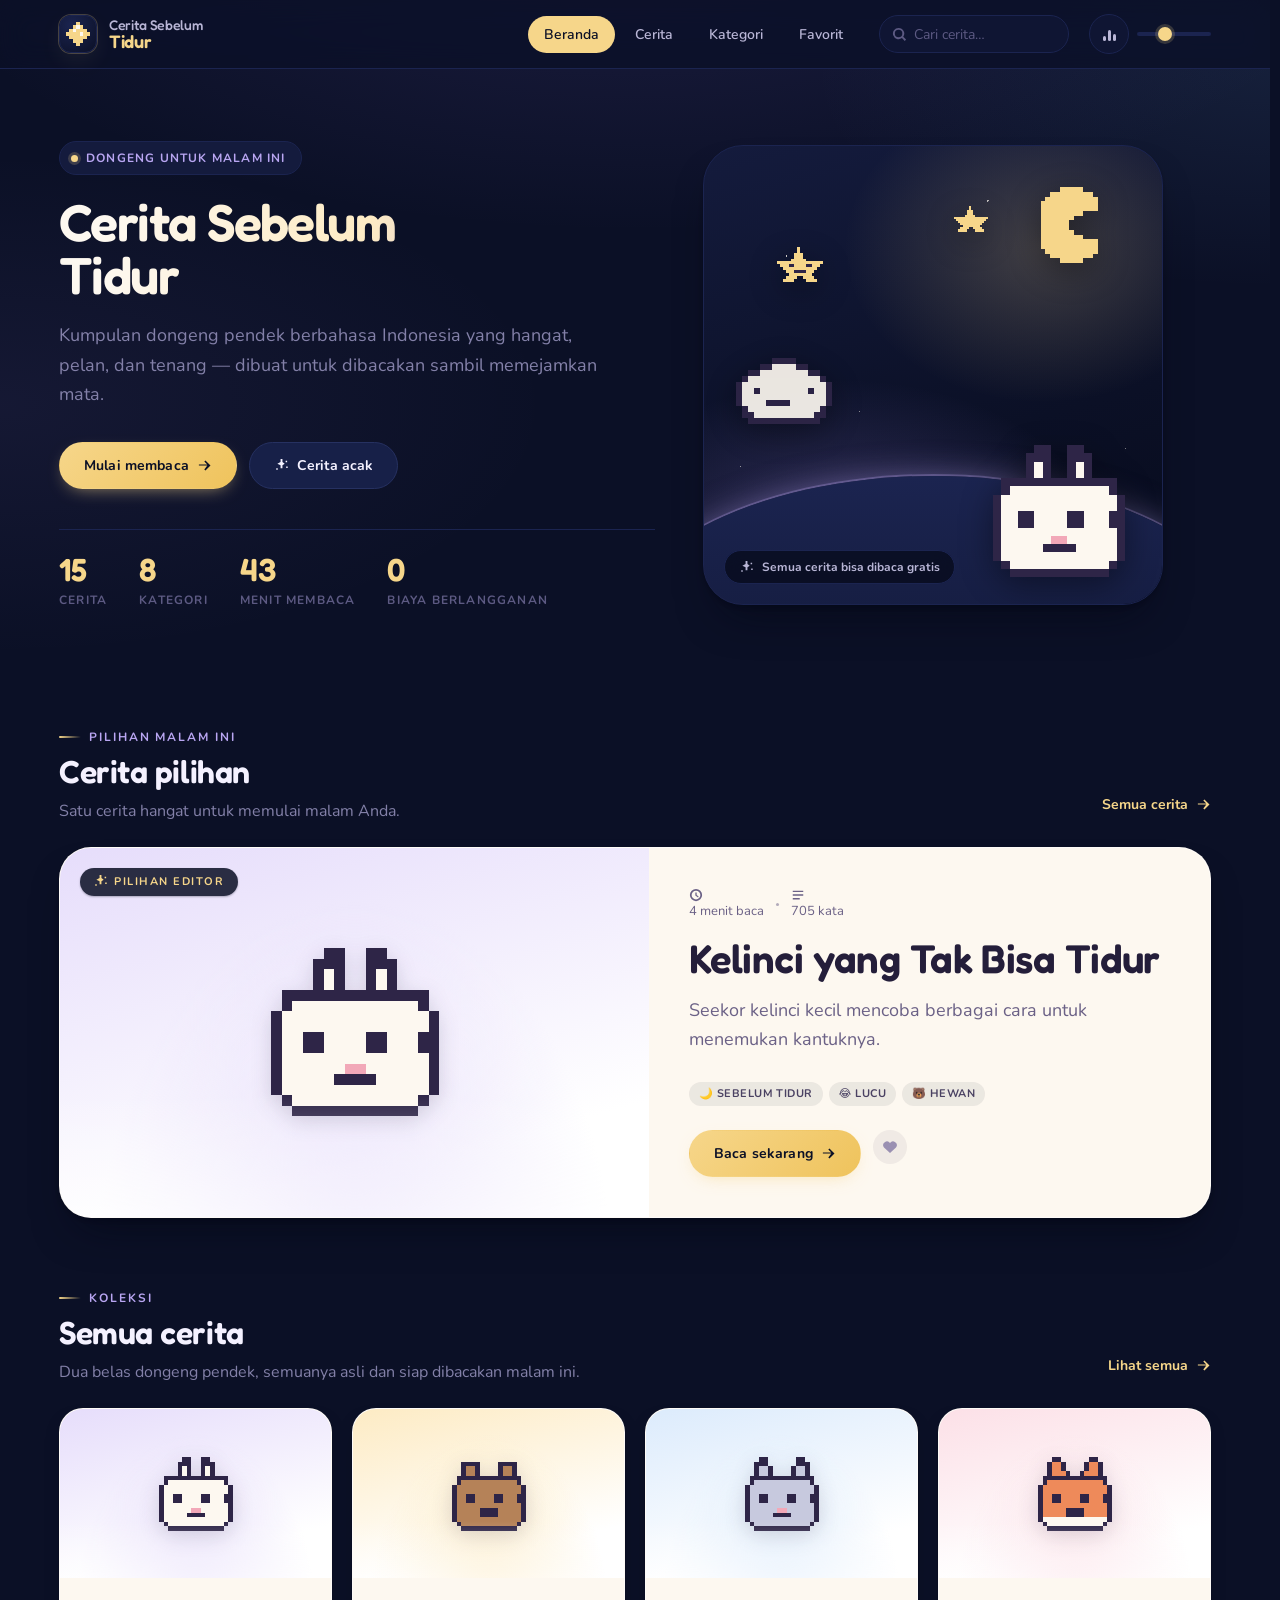
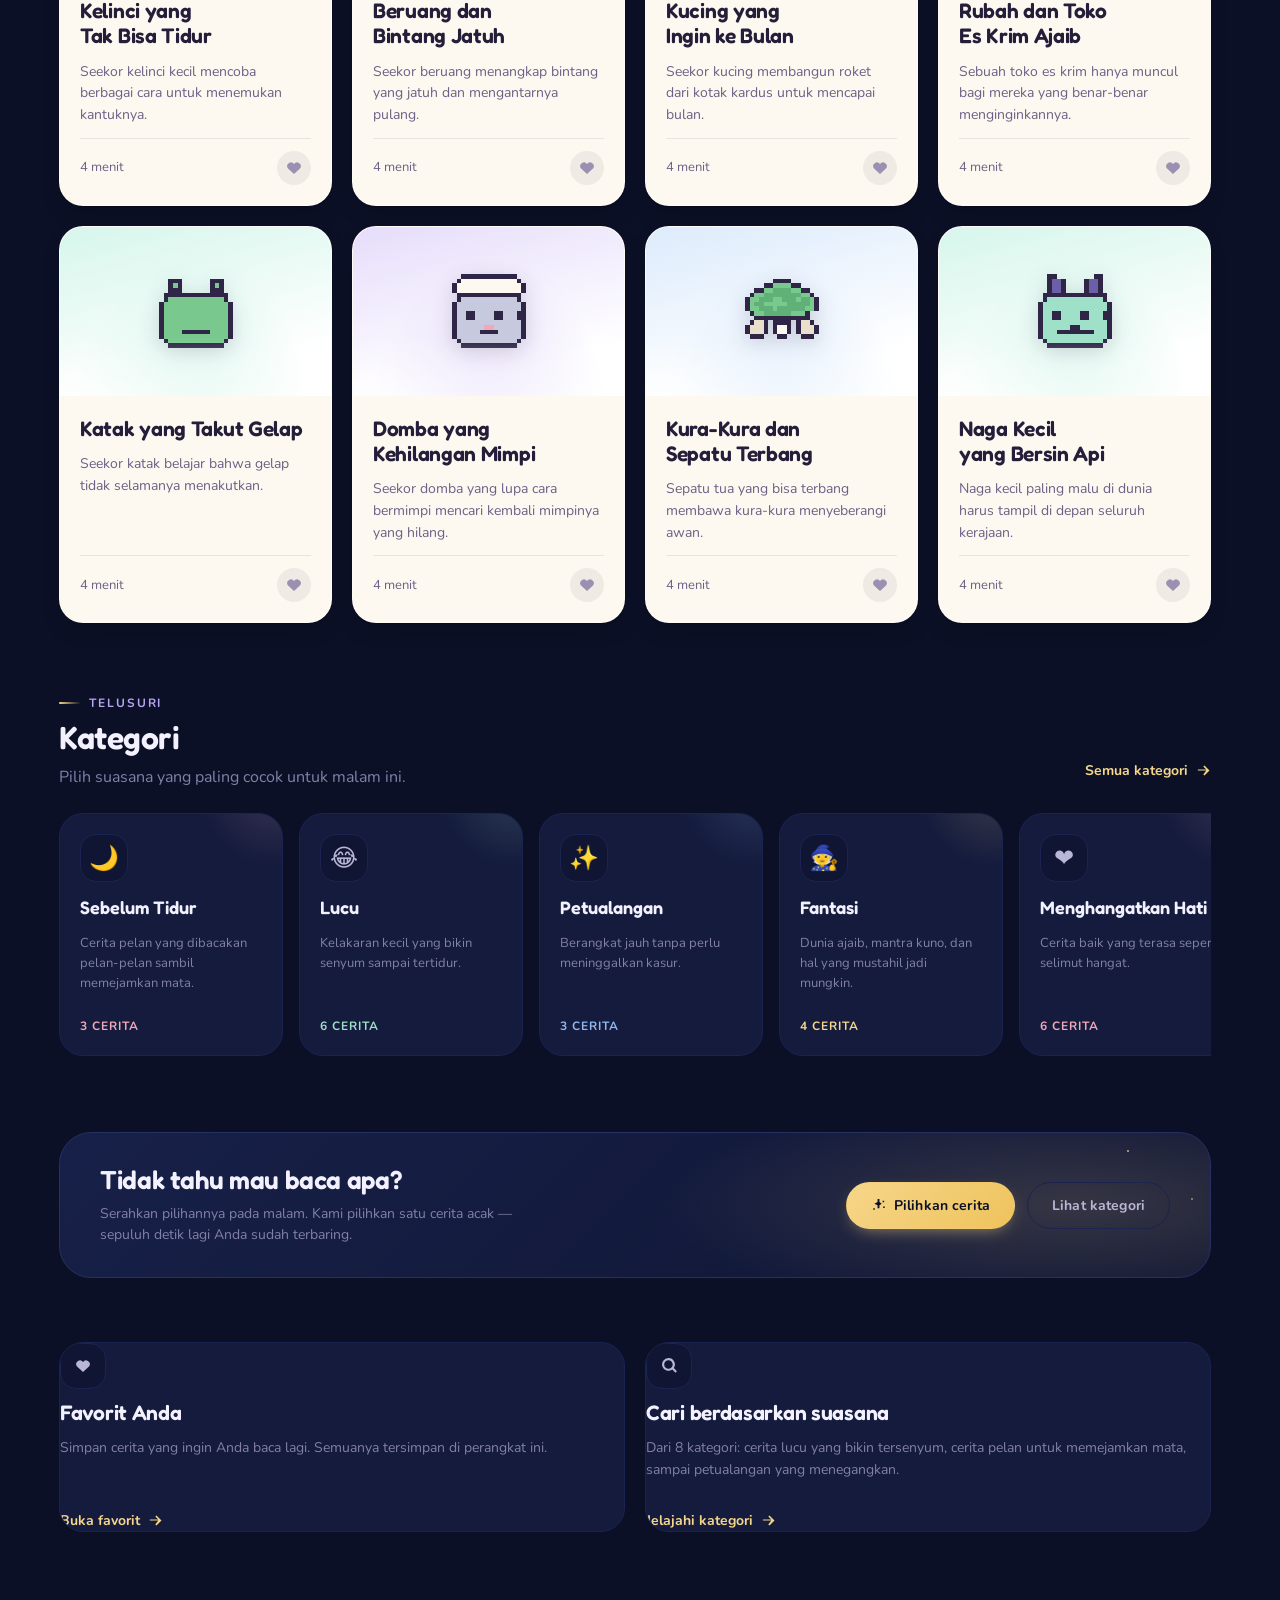
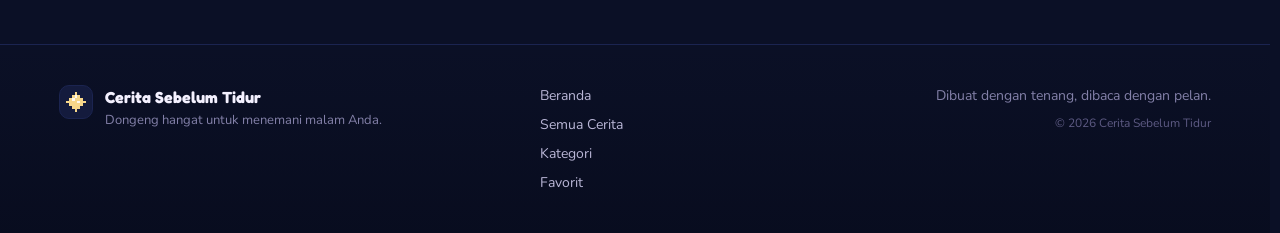
==== commit 487d87cf: "Add ambient sleep sound generated with the Web Audio API" ====
--- a/index.html
+++ b/index.html
@@ -55,6 +55,16 @@
       </svg>
       <input id="search-input" type="search" placeholder="Cari cerita…" autocomplete="off" spellcheck="false">
     </form>
+
+    <div class="sound" id="sound">
+      <button class="icon-btn sound-toggle" id="sound-toggle" type="button" aria-pressed="false" aria-label="Putar musik tidur">
+        <span class="sound-bars" aria-hidden="true"><i></i><i></i><i></i></span>
+      </button>
+      <label class="sound-volume" for="sound-range">
+        <span class="sr-only">Volume musik tidur</span>
+        <input id="sound-range" type="range" min="0" max="100" step="1" value="35">
+      </label>
+    </div>
 
     <button class="menu-toggle" id="menu-toggle" aria-expanded="false" aria-controls="mobile-nav" aria-label="Buka menu">
       <span></span><span></span><span></span>
@@ -153,6 +163,7 @@
 
 <script src="assets/js/lib/dom.js"></script>
 <script src="assets/js/lib/store.js"></script>
+<script src="assets/js/lib/ambient.js"></script>
 <script src="assets/js/lib/router.js"></script>
 <script src="assets/js/lib/ui.js"></script>
 
--- a/assets/css/layout.css
+++ b/assets/css/layout.css
@@ -174,6 +174,95 @@
   box-shadow: 0 0 0 3px rgba(156, 134, 232, 0.2);
 }
 .header-search input::-webkit-search-cancel-button { -webkit-appearance: none; }
+
+/* ---------- Ambient sleep sound ---------- */
+.sound {
+  display: flex;
+  align-items: center;
+  gap: var(--s-2);
+  flex-shrink: 0;
+}
+.sound[hidden] { display: none; }
+
+.sound-toggle[aria-pressed="true"] {
+  color: var(--gold-300);
+  border-color: rgba(246, 214, 138, 0.55);
+  background: var(--night-800);
+}
+.sound-bars {
+  display: inline-flex;
+  align-items: flex-end;
+  gap: 2px;
+  height: 14px;
+}
+.sound-bars i {
+  display: block;
+  width: 3px;
+  height: 5px;
+  border-radius: 2px;
+  background: currentColor;
+  transition: height var(--t-fast) var(--ease-out);
+}
+.sound-toggle[aria-pressed="false"] .sound-bars i:nth-child(2) { height: 11px; }
+.sound-toggle[aria-pressed="false"] .sound-bars i:nth-child(3) { height: 7px; }
+
+.sound-toggle[aria-pressed="true"] .sound-bars i { animation: sound-bar 1.1s ease-in-out infinite; }
+.sound-toggle[aria-pressed="true"] .sound-bars i:nth-child(2) { animation-delay: 0.22s; }
+.sound-toggle[aria-pressed="true"] .sound-bars i:nth-child(3) { animation-delay: 0.44s; }
+
+@keyframes sound-bar {
+  0%, 100% { height: 4px; }
+  50%      { height: 14px; }
+}
+@media (prefers-reduced-motion: reduce) {
+  .sound-toggle[aria-pressed="true"] .sound-bars i { animation: none; height: 9px; }
+}
+
+.sound-volume { display: flex; align-items: center; }
+.sound-volume input[type="range"] {
+  -webkit-appearance: none;
+  appearance: none;
+  width: 74px;
+  height: 18px;
+  background: transparent;
+  cursor: pointer;
+}
+.sound-volume input[type="range"]::-webkit-slider-runnable-track {
+  height: 4px;
+  border-radius: var(--r-pill);
+  background: var(--night-700);
+  transition: background-color var(--t-fast) var(--ease-out);
+}
+.sound-volume input[type="range"]::-webkit-slider-thumb {
+  -webkit-appearance: none;
+  appearance: none;
+  width: 14px; height: 14px;
+  margin-top: -5px;
+  border: none;
+  border-radius: 50%;
+  background: var(--gold-300);
+  box-shadow: 0 0 0 3px rgba(246, 214, 138, 0.18);
+}
+.sound-volume input[type="range"]::-moz-range-track {
+  height: 4px;
+  border-radius: var(--r-pill);
+  background: var(--night-700);
+}
+.sound-volume input[type="range"]::-moz-range-thumb {
+  width: 14px; height: 14px;
+  border: none;
+  border-radius: 50%;
+  background: var(--gold-300);
+  box-shadow: 0 0 0 3px rgba(246, 214, 138, 0.18);
+}
+.sound-volume input[type="range"]:hover::-webkit-slider-runnable-track { background: var(--night-600); }
+.sound-volume input[type="range"]:hover::-moz-range-track { background: var(--night-600); }
+.sound-volume input[type="range"]:focus { outline: none; }
+.sound-volume input[type="range"]:focus-visible {
+  outline: 2px solid var(--lilac-400);
+  outline-offset: 3px;
+  border-radius: var(--r-pill);
+}
 
 /* ---------- Menu toggle (mobile) ---------- */
 .menu-toggle {
@@ -353,7 +442,7 @@
 
 @media (max-width: 900px) {
   .main-nav { display: none; }
-  .menu-toggle { display: flex; }
+  .menu-toggle { display: flex; margin-left: 0; }
   .mobile-nav:not([hidden]) { display: flex; }
   .header-search { margin-left: auto; }
   .header-search input { width: 140px; }
@@ -375,7 +464,7 @@
 @media (max-width: 560px) {
   .container { padding-inline: var(--s-4); }
   .header-search { display: none; }
-  .menu-toggle { margin-left: auto; }
+  .sound { margin-left: auto; }
   .footer-inner { grid-template-columns: 1fr; gap: var(--s-6); padding-block: var(--s-8); }
   .footer-nav { flex-direction: row; flex-wrap: wrap; gap: var(--s-4); }
 }
--- a/assets/css/reader.css
+++ b/assets/css/reader.css
@@ -61,6 +61,20 @@
   border-color: var(--cream-200);
 }
 body[data-reader-theme="paper"] .menu-toggle span { background: var(--ink-700); }
+body[data-reader-theme="paper"] .sound-toggle {
+  background: #FFFFFF;
+  border-color: var(--cream-200);
+  color: var(--ink-700);
+}
+body[data-reader-theme="paper"] .sound-toggle[aria-pressed="true"] {
+  color: var(--lilac-500);
+  border-color: var(--lilac-300);
+  background: var(--cream-100);
+}
+body[data-reader-theme="paper"] .sound-volume input[type="range"]::-webkit-slider-runnable-track { background: var(--cream-200); }
+body[data-reader-theme="paper"] .sound-volume input[type="range"]::-moz-range-track { background: var(--cream-200); }
+body[data-reader-theme="paper"] .sound-volume input[type="range"]:hover::-webkit-slider-runnable-track { background: var(--cream-300); }
+body[data-reader-theme="paper"] .sound-volume input[type="range"]:hover::-moz-range-track { background: var(--cream-300); }
 body[data-reader-theme="paper"] .mobile-nav {
   background: rgba(247, 241, 230, 0.98);
   border-top-color: var(--cream-200);
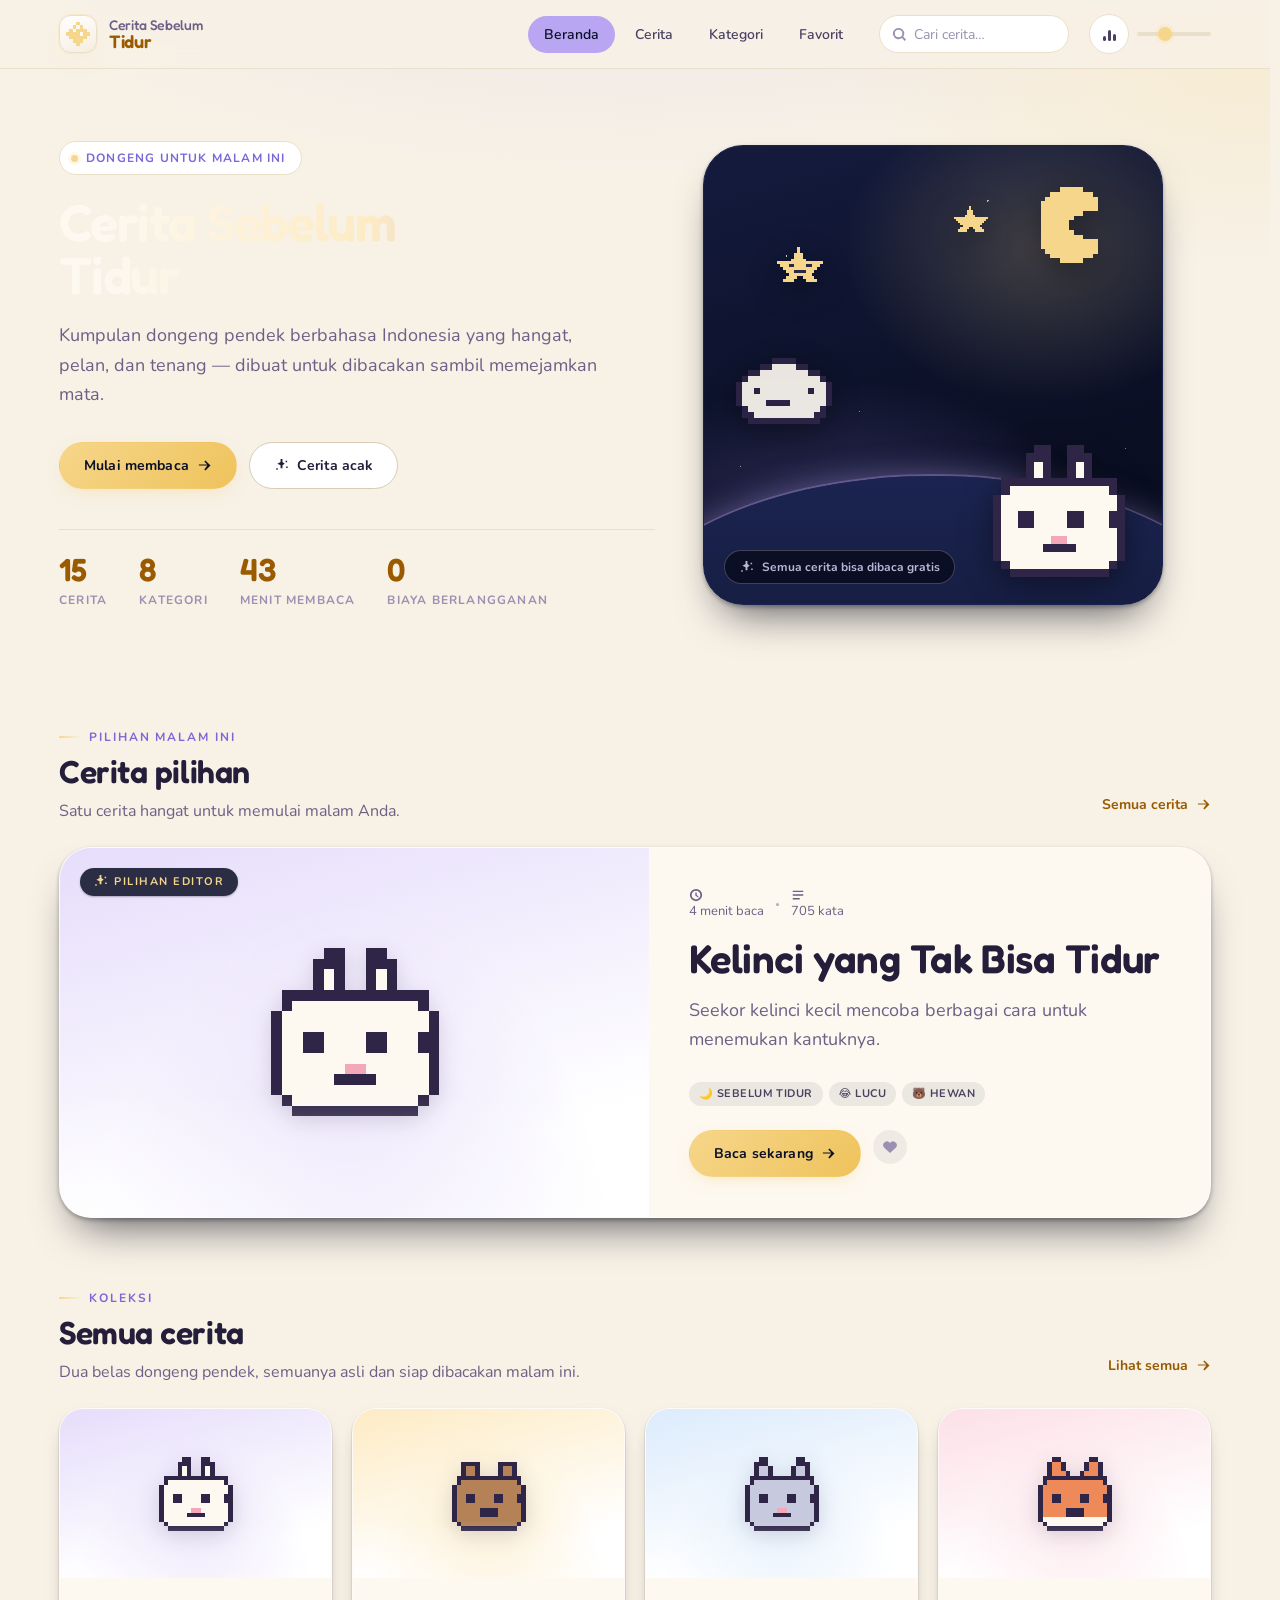
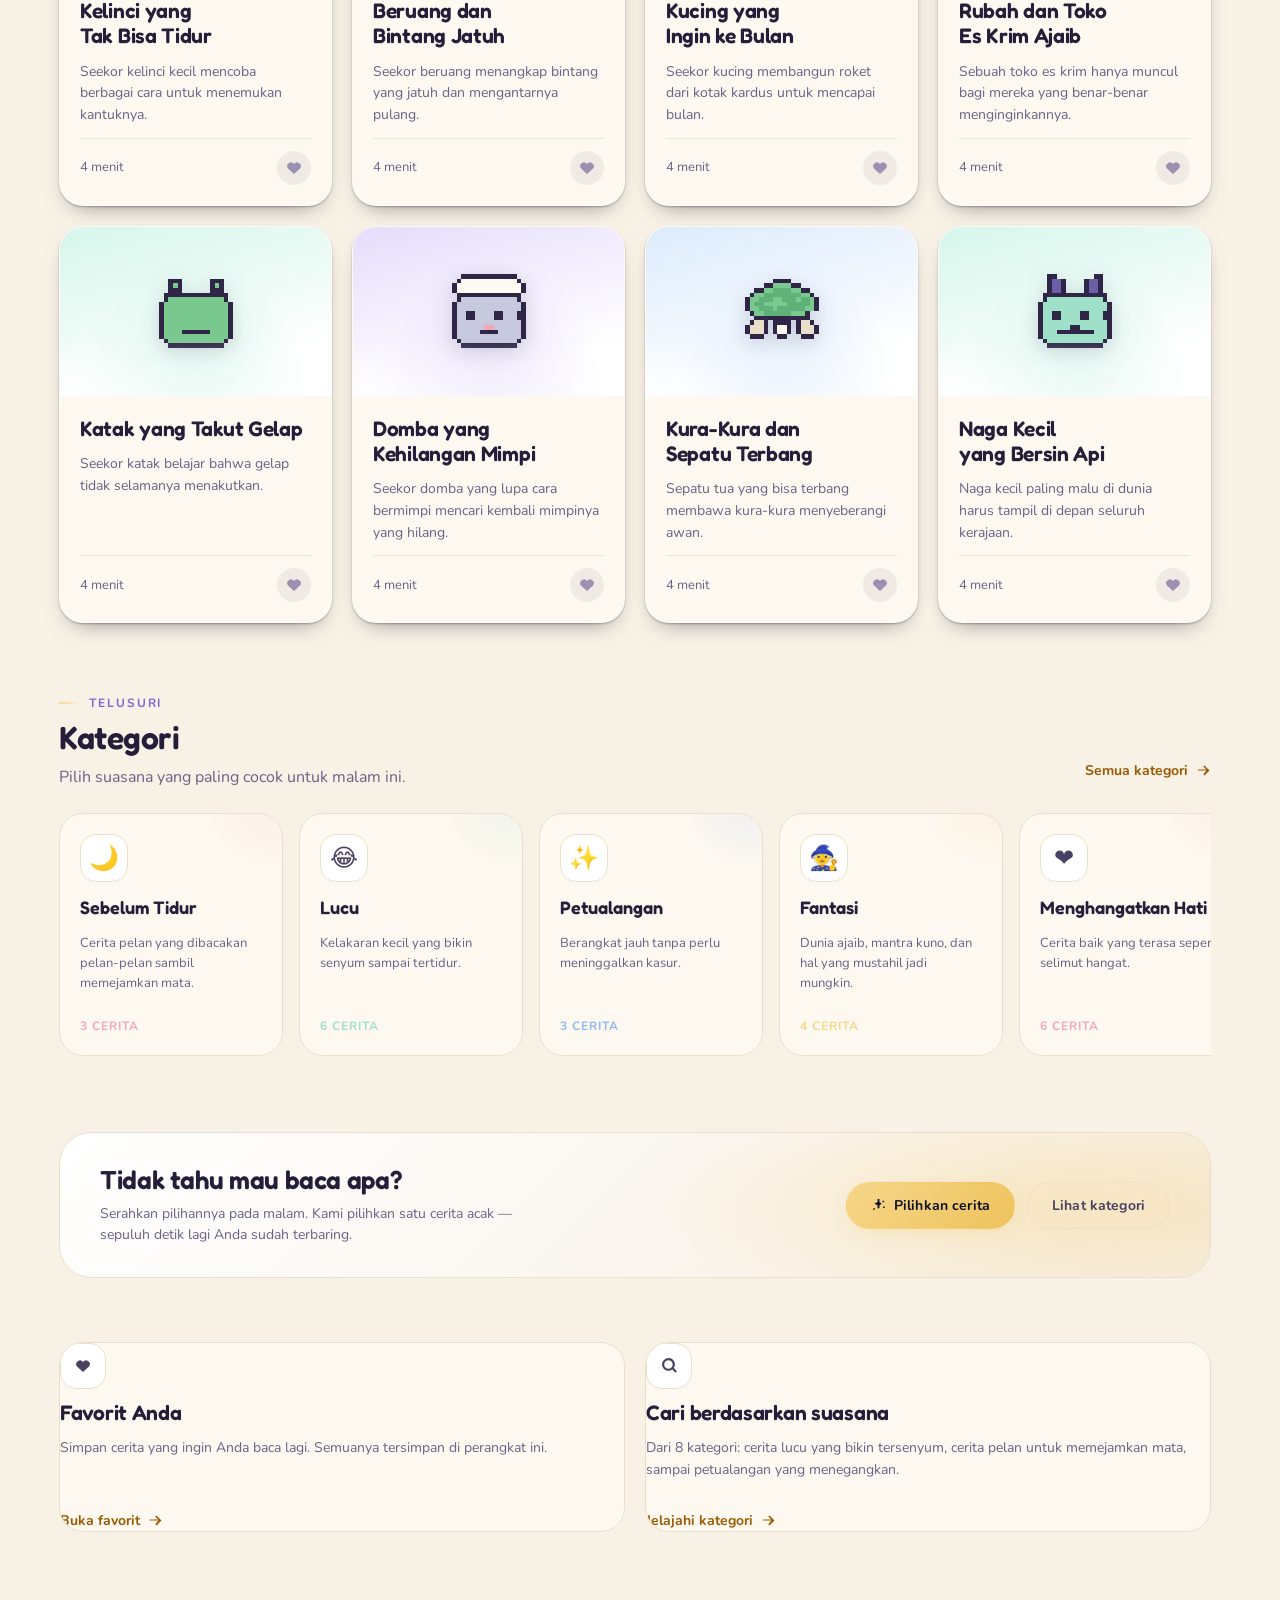
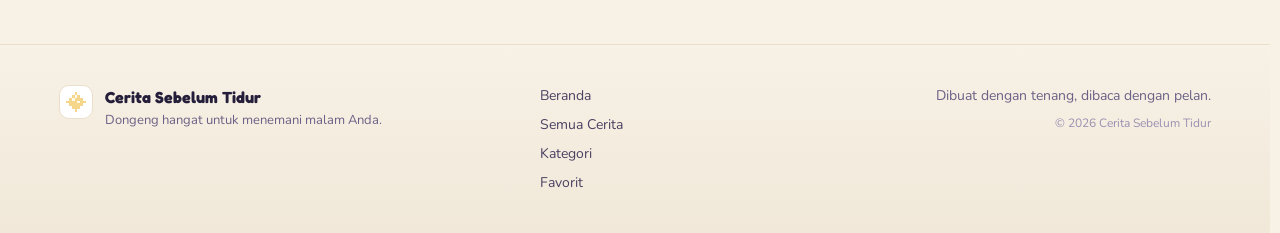
==== commit 1c09fda4: "Follow the device colour scheme with an automatic light mode The palette is now owned by <html data-" ====
--- a/index.html
+++ b/index.html
@@ -5,15 +5,33 @@
 <meta name="viewport" content="width=device-width, initial-scale=1, viewport-fit=cover">
 <title>Cerita Sebelum Tidur — Dongeng Hangat untuk Malam Hari</title>
 <meta name="description" content="Kumpulan dongeng pendek berbahasa Indonesia untuk dibacakan sebelum tidur. Cerita hangat, ilustrasi piksel, dan tema Mode Malam atau Mode Kertas.">
-<meta name="color-scheme" content="dark">
+<meta name="color-scheme" content="dark light">
 <meta name="theme-color" content="#0B1026">
 <meta property="og:title" content="Cerita Sebelum Tidur">
 <meta property="og:description" content="Dongeng hangat untuk menemani malam Anda. 12 cerita ditulis, 3 cerita video, siap dinikmati sambil memejamkan mata.">
 <meta property="og:type" content="website">
 
+<!-- Resolve the colour theme before first paint so the page never
+     flashes the wrong scheme. Mirrors assets/js/lib/theme.js - if you
+     change the mapping here, change it there too. -->
+<script>
+(function () {
+  var v = 'auto';
+  try { v = JSON.parse(localStorage.getItem('cbt:v1:prefs') || '{}').theme || 'auto'; }
+  catch (e) { v = 'auto'; }
+  if (v === 'night') v = 'dark';
+  if (v === 'paper') v = 'light';
+  if (v !== 'dark' && v !== 'light') {
+    v = (window.matchMedia && matchMedia('(prefers-color-scheme: dark)').matches) ? 'dark' : 'light';
+  }
+  document.documentElement.setAttribute('data-theme', v);
+})();
+</script>
+
 <link rel="icon" href="assets/img/favicon.svg" type="image/svg+xml">
 <link rel="stylesheet" href="assets/css/fonts.css">
 <link rel="stylesheet" href="assets/css/base.css">
+<link rel="stylesheet" href="assets/css/theme.css">
 <link rel="stylesheet" href="assets/css/layout.css">
 <link rel="stylesheet" href="assets/css/components.css">
 <link rel="stylesheet" href="assets/css/home.css">
@@ -163,6 +181,7 @@
 
 <script src="assets/js/lib/dom.js"></script>
 <script src="assets/js/lib/store.js"></script>
+<script src="assets/js/lib/theme.js"></script>
 <script src="assets/js/lib/ambient.js"></script>
 <script src="assets/js/lib/router.js"></script>
 <script src="assets/js/lib/ui.js"></script>
--- a/assets/css/theme.css
+++ b/assets/css/theme.css
@@ -0,0 +1,221 @@
+/* ==================================================================
+   Cerita Sebelum Tidur - colour themes
+   ------------------------------------------------------------------
+   Two site-wide palettes selected by <html data-theme="dark|light">.
+   assets/js/lib/theme.js resolves the value: when the stored
+   preference is "auto" it follows prefers-color-scheme, so the whole
+   site flips with the device without a reload.
+
+   `:root` in base.css keeps the dark palette as the no-JS fallback,
+   so nothing here is required for the page to render.
+
+   Light rules are added per-selector rather than by remapping the
+   --night-* scale. That keeps the five places where night-900 is used
+   as *dark text on a gold/rose accent* (.btn-primary, .chip.is-active,
+   .nav-count, .toast, .main-nav a.is-active) dark in both modes.
+   ================================================================== */
+
+/* ---------------------------------------------------------------
+   Accent text. #F6D68A only reaches ~1.6:1 against cream, so light
+   mode swaps it for a deep amber that clears 4.5:1 (4.9:1 measured).
+   --------------------------------------------------------------- */
+:root { --accent-text: var(--gold-300); }
+
+/* ---------------- Semantic tokens ---------------- */
+:root[data-theme="dark"] {
+  color-scheme: dark;
+  --page:            var(--night-900);
+  --surface:         var(--night-800);
+  --surface-raised:  var(--night-750);
+  --hairline:        var(--night-700);
+  --text-hi:         #F4F1FF;
+  --text-mid:        #B9B6D6;
+  --text-low:        #8380A8;
+  --text-faint:      #5D5A83;
+}
+
+:root[data-theme="light"] {
+  color-scheme: light;
+  --page:            #F7F1E6;
+  --surface:         var(--cream-50);
+  --surface-raised:  #FFFFFF;
+  --hairline:        var(--cream-200);
+  --text-hi:         var(--ink-900);
+  --text-mid:        var(--ink-700);
+  --text-low:        var(--ink-500);
+  --text-faint:      var(--ink-300);
+  --accent-text:     #9A5A00;
+
+  /* Fills and edges that mirror night-850 / 800 / 750 / 700 / 600 */
+  --fill:            #FFFFFF;
+  --fill-sunken:     var(--cream-100);
+  --edge:            var(--cream-200);
+  --edge-strong:     var(--cream-300);
+}
+
+:root[data-theme="light"] body {
+  background-color: var(--page);
+  background-image:
+    radial-gradient(ellipse 90% 50% at 50% -12%, rgba(185, 166, 242, 0.18), transparent 62%),
+    radial-gradient(ellipse 60% 40% at 100% 6%, rgba(246, 214, 138, 0.22), transparent 58%);
+  background-attachment: fixed;
+  color: var(--ink-700);
+}
+
+/* ==================================================================
+   Site chrome
+   ================================================================== */
+:root[data-theme="light"] .site-header {
+  background: rgba(247, 241, 230, 0.88);
+  border-bottom-color: var(--cream-200);
+}
+:root[data-theme="light"] .brand-line1 { color: var(--ink-500); }
+:root[data-theme="light"] .brand-mark {
+  background: linear-gradient(160deg, #FFFFFF, var(--cream-100));
+  border-color: var(--cream-200);
+}
+:root[data-theme="light"] .main-nav a { color: var(--ink-700); }
+:root[data-theme="light"] .main-nav a:hover { color: var(--ink-900); background: var(--cream-200); }
+:root[data-theme="light"] .main-nav a.is-active { background: var(--lilac-300); color: var(--night-900); }
+:root[data-theme="light"] .header-search input {
+  background: #FFFFFF;
+  border-color: var(--cream-200);
+  color: var(--ink-900);
+}
+:root[data-theme="light"] .header-search input::placeholder { color: var(--ink-300); }
+:root[data-theme="light"] .header-search input:hover { border-color: var(--cream-300); }
+:root[data-theme="light"] .header-search input:focus {
+  border-color: var(--lilac-400);
+  background: var(--cream-100);
+}
+:root[data-theme="light"] .header-search .search-icon { color: var(--ink-300); }
+:root[data-theme="light"] .menu-toggle {
+  background: #FFFFFF;
+  border-color: var(--cream-200);
+}
+:root[data-theme="light"] .menu-toggle span { background: var(--ink-700); }
+:root[data-theme="light"] .sound-toggle {
+  background: #FFFFFF;
+  border-color: var(--cream-200);
+  color: var(--ink-700);
+}
+:root[data-theme="light"] .sound-toggle[aria-pressed="true"] {
+  color: var(--lilac-500);
+  border-color: var(--lilac-300);
+  background: var(--cream-100);
+}
+:root[data-theme="light"] .sound-volume input[type="range"]::-webkit-slider-runnable-track { background: var(--cream-200); }
+:root[data-theme="light"] .sound-volume input[type="range"]::-moz-range-track { background: var(--cream-200); }
+:root[data-theme="light"] .sound-volume input[type="range"]:hover::-webkit-slider-runnable-track { background: var(--cream-300); }
+:root[data-theme="light"] .sound-volume input[type="range"]:hover::-moz-range-track { background: var(--cream-300); }
+:root[data-theme="light"] .mobile-nav {
+  background: rgba(247, 241, 230, 0.98);
+  border-top-color: var(--cream-200);
+}
+:root[data-theme="light"] .mobile-nav a { color: var(--ink-700); }
+:root[data-theme="light"] .mobile-nav a.is-active { color: var(--lilac-500); background: var(--cream-200); }
+:root[data-theme="light"] .tabbar {
+  background: rgba(247, 241, 230, 0.96);
+  border-top-color: var(--cream-200);
+}
+:root[data-theme="light"] .tabbar .tab { color: var(--ink-300); }
+:root[data-theme="light"] .tabbar .tab.is-active { color: var(--lilac-500); }
+:root[data-theme="light"] .site-footer {
+  border-top-color: var(--cream-200);
+  background: linear-gradient(180deg, rgba(247,241,230,0) 0%, rgba(234, 223, 203, 0.5) 100%);
+}
+:root[data-theme="light"] .footer-mark {
+  background: #FFFFFF;
+  border-color: var(--cream-200);
+}
+:root[data-theme="light"] :focus-visible { outline-color: var(--lilac-500); }
+:root[data-theme="light"] .skip-link { background: var(--lilac-400); color: #FFFFFF; }
+:root[data-theme="light"] ::selection { background: rgba(124, 103, 214, 0.24); color: var(--ink-900); }
+:root[data-theme="light"] .section-eyebrow { color: var(--lilac-500); }
+:root[data-theme="light"] hr { border-top-color: var(--cream-200); }
+
+/* ==================================================================
+   Content
+   ================================================================== */
+/* ---------------------------------------------------------------
+   State rules. A plain `:root[data-theme="light"] .x` sits at
+   (0,3,0), which outranks the base `.x:hover` / `.x.is-active` at
+   (0,2,0) - so every base state rule needs its own light counterpart
+   or the hover/active feedback silently disappears.
+   --------------------------------------------------------------- */
+:root[data-theme="light"] .btn-secondary {
+  background: var(--fill);
+  border-color: var(--edge-strong);
+  color: var(--text-hi);
+}
+:root[data-theme="light"] .btn-secondary:hover {
+  background: var(--fill-sunken);
+  border-color: var(--lilac-400);
+}
+
+:root[data-theme="light"] .btn-ghost { border-color: var(--edge); }
+:root[data-theme="light"] .btn-ghost:hover {
+  background: var(--fill-sunken);
+  border-color: var(--lilac-400);
+}
+
+:root[data-theme="light"] .icon-btn {
+  background: var(--fill);
+  border-color: var(--edge);
+}
+:root[data-theme="light"] .icon-btn:hover {
+  background: var(--fill-sunken);
+  color: var(--rose-400);
+  border-color: var(--rose-400);
+}
+
+:root[data-theme="light"] .chip {
+  background: var(--fill);
+  border-color: var(--edge);
+}
+:root[data-theme="light"] .chip:hover {
+  background: var(--fill-sunken);
+  border-color: var(--lilac-400);
+  color: var(--text-hi);
+}
+/* Must follow .chip:hover: both are (0,4,0) and the active pill wins. */
+:root[data-theme="light"] .chip.is-active {
+  background: var(--lilac-300);
+  border-color: var(--lilac-300);
+  color: var(--night-900);
+}
+
+:root[data-theme="light"] .empty { border-color: var(--edge-strong); }
+:root[data-theme="light"] .progress-track { background: var(--edge); }
+
+:root[data-theme="light"] .cat-card-icon,
+:root[data-theme="light"] .duo-card .duo-icon,
+:root[data-theme="light"] .continue-art {
+  background: var(--fill);
+  border-color: var(--edge);
+}
+:root[data-theme="light"] .continue-card {
+  background: linear-gradient(135deg, #FFFFFF, var(--cream-100));
+  border-color: var(--edge);
+}
+
+:root[data-theme="light"] .hero-eyebrow {
+  background: var(--fill);
+  border-color: var(--edge);
+  color: var(--lilac-500);
+}
+/* The hero is a night-sky illustration, not UI chrome - it stays dark
+   in both modes so the stars and sprites keep their contrast. Its
+   caption pill therefore has to keep light text. */
+:root[data-theme="light"] .hero-caption {
+  color: #B9B6D6;
+  border-color: rgba(255, 255, 255, 0.22);
+}
+
+:root[data-theme="light"] .night-strip {
+  background:
+    radial-gradient(ellipse 60% 130% at 88% 50%, rgba(246, 214, 138, 0.4), transparent 60%),
+    linear-gradient(135deg, #FFFFFF, var(--cream-100));
+  border-color: var(--edge);
+}
+:root[data-theme="light"] .night-strip::after { opacity: 0.55; }
--- a/assets/css/layout.css
+++ b/assets/css/layout.css
@@ -99,7 +99,7 @@
 .brand-line2 {
   font-size: var(--fs-lg);
   font-weight: 600;
-  color: var(--gold-300);
+  color: var(--accent-text);
 }
 
 .main-nav {
@@ -363,7 +363,7 @@
   color: var(--text-mid);
   transition: color var(--t-fast) var(--ease-out);
 }
-.footer-nav a:hover { color: var(--gold-300); }
+.footer-nav a:hover { color: var(--accent-text); }
 
 .footer-meta { text-align: right; }
 .footer-meta p { font-size: var(--fs-md); color: var(--text-low); }
--- a/assets/css/components.css
+++ b/assets/css/components.css
@@ -54,7 +54,7 @@
   padding-bottom: 6px;
   font-size: var(--fs-md);
   font-weight: 700;
-  color: var(--gold-300);
+  color: var(--accent-text);
   border-bottom: 2px solid transparent;
   transition: border-color var(--t-fast) var(--ease-out), gap var(--t-fast) var(--ease-out);
 }
--- a/assets/css/home.css
+++ b/assets/css/home.css
@@ -77,7 +77,7 @@
   font-size: var(--fs-3xl);
   font-weight: 600;
   line-height: 1;
-  color: var(--gold-300);
+  color: var(--accent-text);
 }
 .stat-label {
   margin-top: 5px;
@@ -244,7 +244,7 @@
   padding-top: var(--s-4);
   font-size: var(--fs-md);
   font-weight: 800;
-  color: var(--gold-300);
+  color: var(--accent-text);
   display: inline-flex;
   gap: var(--s-2);
   align-items: center;
--- a/assets/css/reader.css
+++ b/assets/css/reader.css
@@ -1,104 +1,14 @@
 /* ==================================================================
    Cerita Sebelum Tidur - reader view
-   Reading page + Mode Malam / Mode Kertas themes
+   Reading page + Mode Malam / Mode Kertas controls
+   ------------------------------------------------------------------
+   The colour themes live in assets/css/theme.css and are driven by
+   <html data-theme>. Only reader-specific theme rules stay here.
    ================================================================== */
 
-/* ---------------------------------------------------------------
-   Theme tokens. Scoped to body so the header, footer and tab bar
-   follow along. Night is the default site palette; paper swaps the
-   semantic surface + text tokens to warm cream and ink.
-   --------------------------------------------------------------- */
-body[data-reader-theme="night"] {
-  --page:            var(--night-900);
-  --surface:         var(--night-800);
-  --surface-raised:  var(--night-750);
-  --hairline:        var(--night-700);
-  --text-hi:         #F4F1FF;
-  --text-mid:        #B9B6D6;
-  --text-low:        #8380A8;
-  --text-faint:      #5D5A83;
-}
-
-body[data-reader-theme="paper"] {
-  --page:            #F7F1E6;
-  --surface:         var(--cream-50);
-  --surface-raised:  #FFFFFF;
-  --hairline:        var(--cream-200);
-  --text-hi:         var(--ink-900);
-  --text-mid:        var(--ink-700);
-  --text-low:        var(--ink-500);
-  --text-faint:      var(--ink-300);
-
-  background-color: #F7F1E6;
-  background-image:
-    radial-gradient(ellipse 90% 50% at 50% -12%, rgba(185, 166, 242, 0.18), transparent 62%),
-    radial-gradient(ellipse 60% 40% at 100% 6%, rgba(246, 214, 138, 0.22), transparent 58%);
-  color: var(--ink-700);
-}
-
-/* Paper-mode chrome adjustments */
-body[data-reader-theme="paper"] .site-header {
-  background: rgba(247, 241, 230, 0.88);
-  border-bottom-color: var(--cream-200);
-}
-body[data-reader-theme="paper"] .brand-line1 { color: var(--ink-500); }
-body[data-reader-theme="paper"] .brand-mark {
-  background: linear-gradient(160deg, #FFFFFF, var(--cream-100));
-  border-color: var(--cream-200);
-}
-body[data-reader-theme="paper"] .main-nav a { color: var(--ink-700); }
-body[data-reader-theme="paper"] .main-nav a:hover { color: var(--ink-900); background: var(--cream-200); }
-body[data-reader-theme="paper"] .main-nav a.is-active { background: var(--lilac-300); color: var(--night-900); }
-body[data-reader-theme="paper"] .header-search input {
-  background: #FFFFFF;
-  border-color: var(--cream-200);
-  color: var(--ink-900);
-}
-body[data-reader-theme="paper"] .header-search input::placeholder { color: var(--ink-300); }
-body[data-reader-theme="paper"] .header-search .search-icon { color: var(--ink-300); }
-body[data-reader-theme="paper"] .menu-toggle {
-  background: #FFFFFF;
-  border-color: var(--cream-200);
-}
-body[data-reader-theme="paper"] .menu-toggle span { background: var(--ink-700); }
-body[data-reader-theme="paper"] .sound-toggle {
-  background: #FFFFFF;
-  border-color: var(--cream-200);
-  color: var(--ink-700);
-}
-body[data-reader-theme="paper"] .sound-toggle[aria-pressed="true"] {
-  color: var(--lilac-500);
-  border-color: var(--lilac-300);
-  background: var(--cream-100);
-}
-body[data-reader-theme="paper"] .sound-volume input[type="range"]::-webkit-slider-runnable-track { background: var(--cream-200); }
-body[data-reader-theme="paper"] .sound-volume input[type="range"]::-moz-range-track { background: var(--cream-200); }
-body[data-reader-theme="paper"] .sound-volume input[type="range"]:hover::-webkit-slider-runnable-track { background: var(--cream-300); }
-body[data-reader-theme="paper"] .sound-volume input[type="range"]:hover::-moz-range-track { background: var(--cream-300); }
-body[data-reader-theme="paper"] .mobile-nav {
-  background: rgba(247, 241, 230, 0.98);
-  border-top-color: var(--cream-200);
-}
-body[data-reader-theme="paper"] .mobile-nav a { color: var(--ink-700); }
-body[data-reader-theme="paper"] .mobile-nav a.is-active { color: var(--lilac-500); background: var(--cream-200); }
-body[data-reader-theme="paper"] .tabbar {
-  background: rgba(247, 241, 230, 0.96);
-  border-top-color: var(--cream-200);
-}
-body[data-reader-theme="paper"] .tabbar .tab { color: var(--ink-300); }
-body[data-reader-theme="paper"] .tabbar .tab.is-active { color: var(--lilac-500); }
-body[data-reader-theme="paper"] .site-footer {
-  border-top-color: var(--cream-200);
-  background: linear-gradient(180deg, rgba(247,241,230,0) 0%, rgba(234, 223, 203, 0.5) 100%);
-}
-body[data-reader-theme="paper"] .footer-mark {
-  background: #FFFFFF;
-  border-color: var(--cream-200);
-}
-body[data-reader-theme="paper"] :focus-visible { outline-color: var(--lilac-500); }
-body[data-reader-theme="paper"] .skip-link { background: var(--lilac-400); color: #FFFFFF; }
-body[data-reader-theme="paper"] ::selection { background: rgba(124, 103, 214, 0.24); color: var(--ink-900); }
-body[data-reader-theme="paper"] .section-eyebrow { color: var(--lilac-500); }
+/* Chrome-level light-mode rules (header, nav, search, menu, sound,
+   tab bar, footer) now live with the rest of the theme in
+   assets/css/theme.css. */
 
 /* ---------------------------------------------------------------
    Reading progress (fixed under the header)
@@ -120,7 +30,7 @@
   box-shadow: 0 0 12px rgba(246, 214, 138, 0.6);
   transition: width 90ms linear;
 }
-body[data-reader-theme="paper"] .read-progress span {
+:root[data-theme="light"] .read-progress span {
   background: linear-gradient(90deg, var(--lilac-500), var(--gold-500));
 }
 
@@ -184,7 +94,7 @@
   color: var(--night-900);
   box-shadow: var(--sh-hair);
 }
-body[data-reader-theme="paper"] .theme-switch button.is-active {
+:root[data-theme="light"] .theme-switch button.is-active {
   background: var(--lilac-400);
   color: #FFFFFF;
 }
@@ -195,6 +105,9 @@
 }
 .theme-switch .swatch.fill-night { background: var(--night-900); }
 .theme-switch .swatch.fill-paper { background: var(--cream-100); }
+.theme-switch .swatch.fill-auto {
+  background: linear-gradient(135deg, var(--night-900) 0 50%, var(--cream-100) 50% 100%);
+}
 
 /* ---------------------------------------------------------------
    Reader header
@@ -210,7 +123,7 @@
   color: var(--text-low);
 }
 .reader-crumbs a { color: var(--lilac-300); font-weight: 700; }
-body[data-reader-theme="paper"] .reader-crumbs a { color: var(--lilac-500); }
+:root[data-theme="light"] .reader-crumbs a { color: var(--lilac-500); }
 .reader-crumbs a:hover { text-decoration: underline; }
 
 .reader-title {
@@ -328,7 +241,7 @@
   color: var(--text-mid);
   hyphens: auto;
 }
-body[data-reader-theme="paper"] .reader-body { color: #3B3352; }
+:root[data-theme="light"] .reader-body { color: #3B3352; }
 
 .reader-body > p { margin-top: 1.35em; }
 .reader-body > p:first-child { margin-top: 0; }
@@ -342,17 +255,17 @@
   margin: 0.06em 0.12em 0 0;
   color: var(--lilac-300);
 }
-body[data-reader-theme="paper"] .reader-body > p:first-child::first-letter {
+:root[data-theme="light"] .reader-body > p:first-child::first-letter {
   color: var(--lilac-500);
 }
 
 .reader-body em { font-style: italic; }
 .reader-body strong { color: var(--text-hi); font-weight: 700; }
-body[data-reader-theme="paper"] .reader-body strong { color: var(--ink-900); }
+:root[data-theme="light"] .reader-body strong { color: var(--ink-900); }
 
 /* Dialogue paragraphs get a subtle warm lift so speech reads as its own layer */
 .reader-body .dialogue { color: var(--text-hi); }
-body[data-reader-theme="paper"] .reader-body .dialogue { color: var(--ink-900); }
+:root[data-theme="light"] .reader-body .dialogue { color: var(--ink-900); }
 
 .reader-end {
   display: flex;
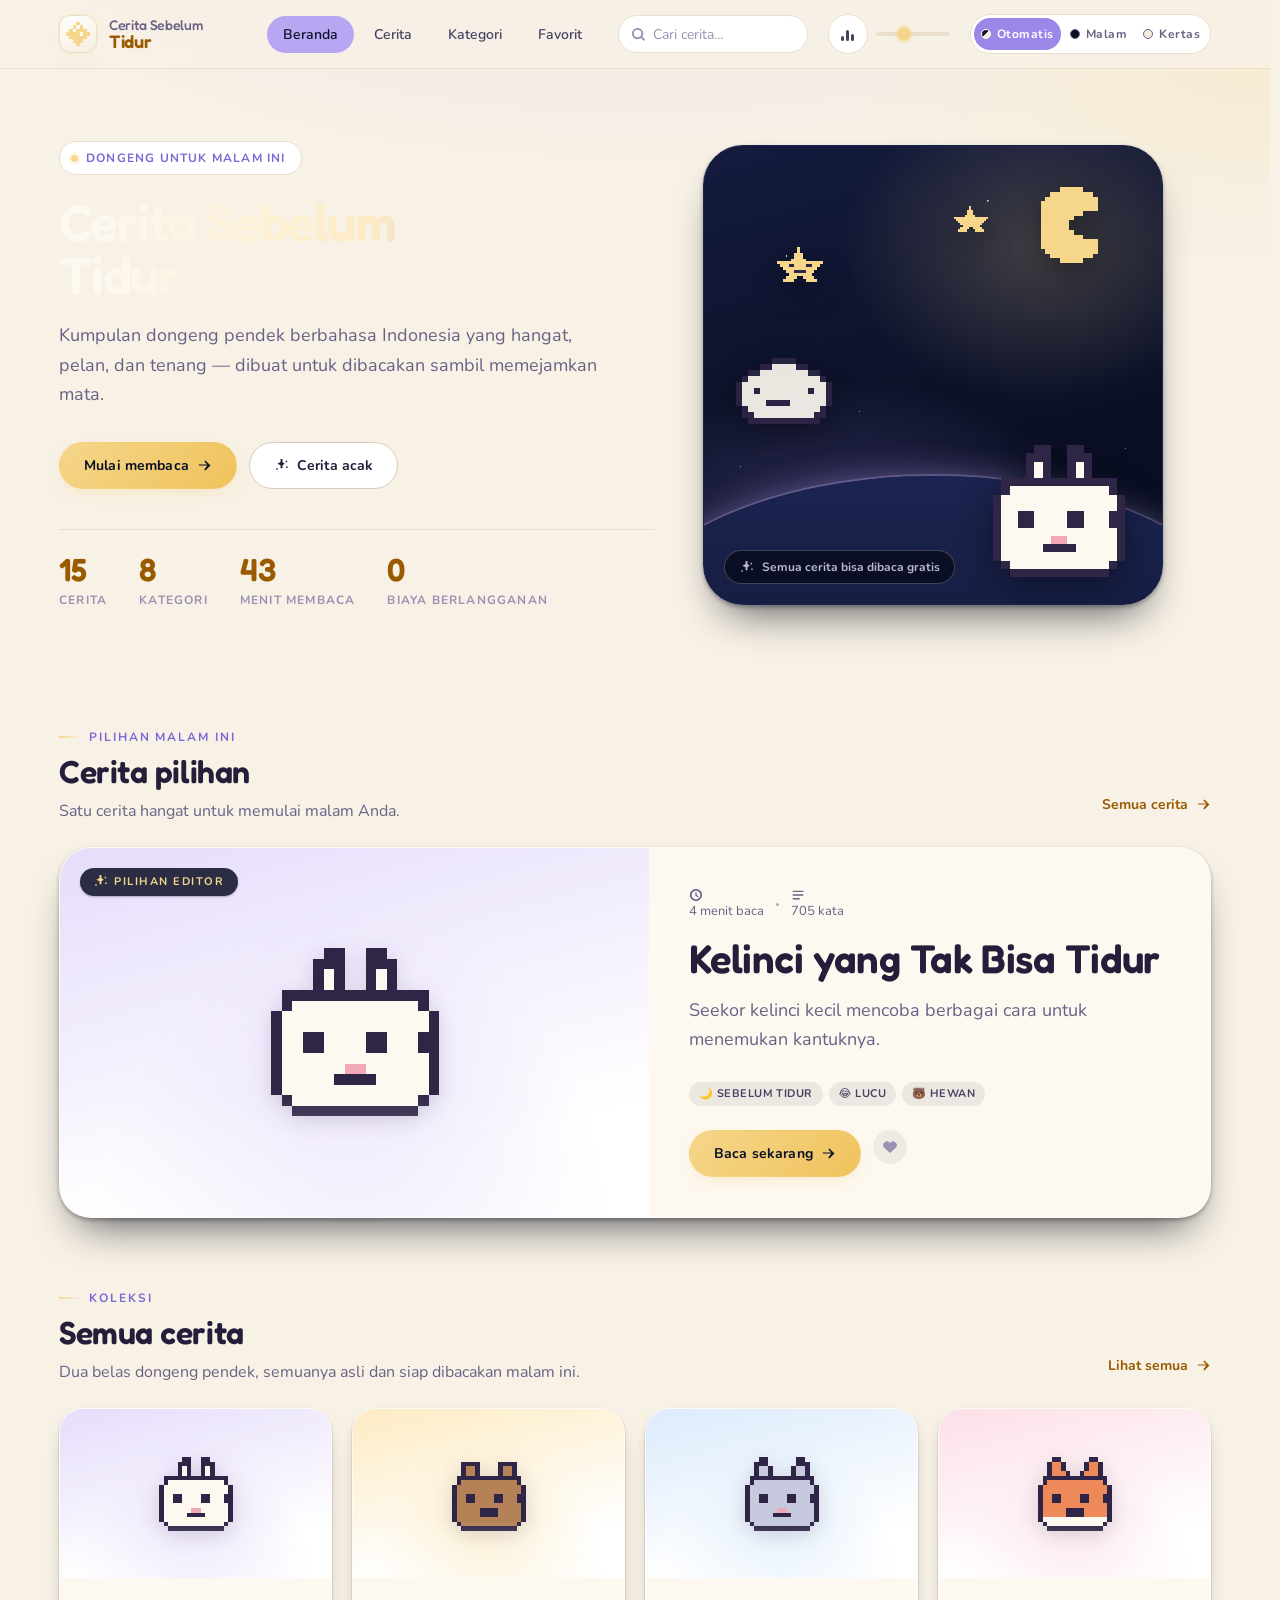
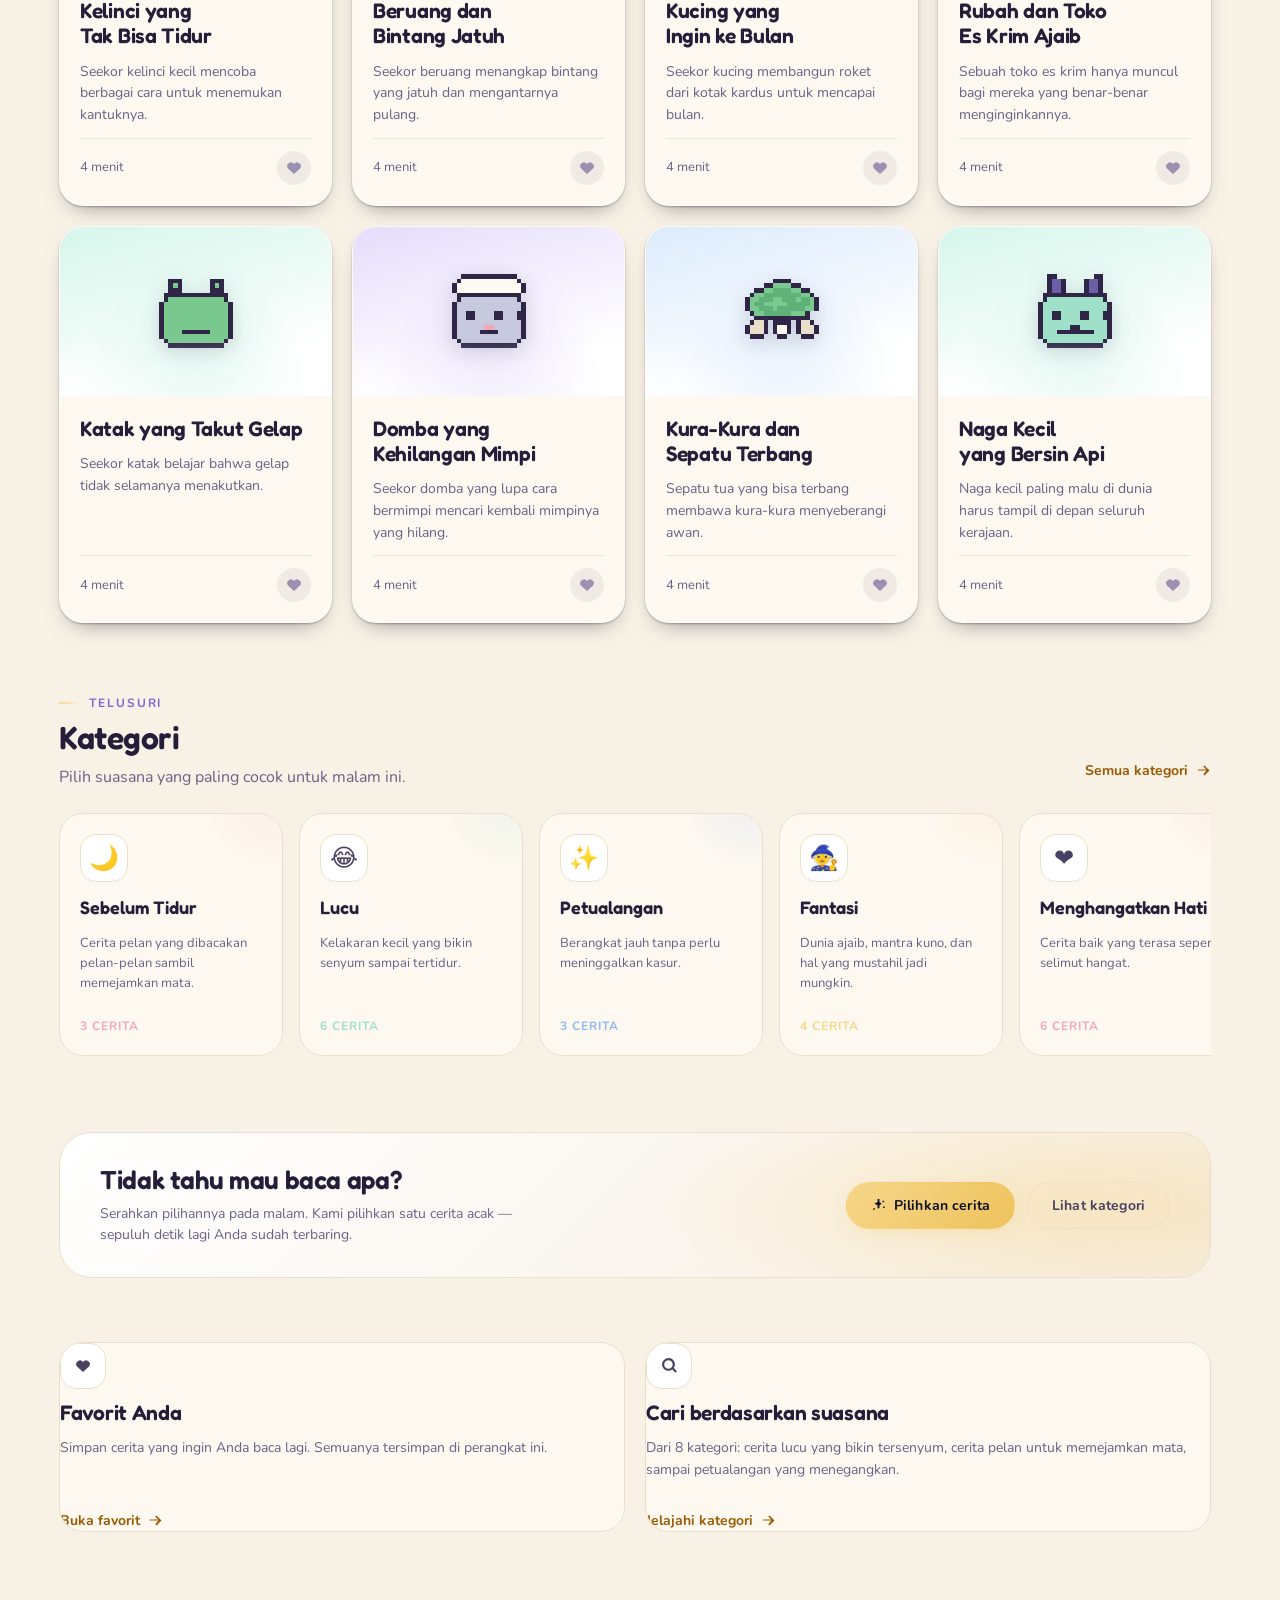
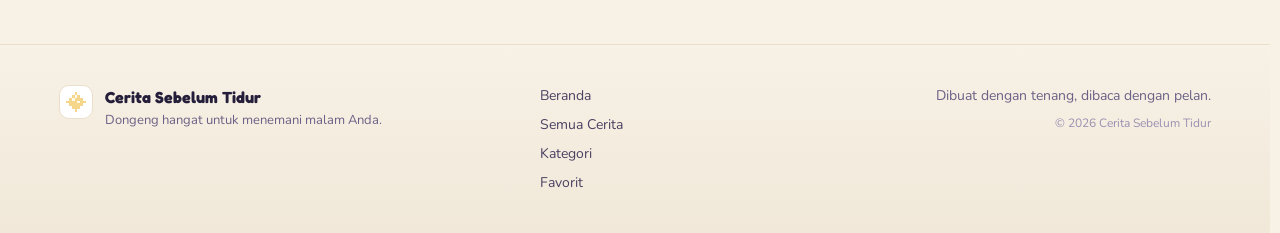
==== commit aedd580f: "Add the colour-mode switch to the site header The three-way choice previously only existed inside a " ====
--- a/index.html
+++ b/index.html
@@ -84,6 +84,24 @@
       </label>
     </div>
 
+    <div class="theme-group" id="theme-group" role="group" aria-label="Mode warna">
+      <button type="button" class="theme-btn" data-theme="auto" aria-pressed="true"
+              aria-label="Otomatis" title="Otomatis - mengikuti pengaturan perangkat">
+        <span class="swatch fill-auto" aria-hidden="true"></span>
+        <span class="tg-label">Otomatis</span>
+      </button>
+      <button type="button" class="theme-btn" data-theme="dark" aria-pressed="false"
+              aria-label="Mode Malam" title="Mode Malam">
+        <span class="swatch fill-night" aria-hidden="true"></span>
+        <span class="tg-label">Malam</span>
+      </button>
+      <button type="button" class="theme-btn" data-theme="light" aria-pressed="false"
+              aria-label="Mode Kertas" title="Mode Kertas">
+        <span class="swatch fill-paper" aria-hidden="true"></span>
+        <span class="tg-label">Kertas</span>
+      </button>
+    </div>
+
     <button class="menu-toggle" id="menu-toggle" aria-expanded="false" aria-controls="mobile-nav" aria-label="Buka menu">
       <span></span><span></span><span></span>
     </button>
--- a/assets/css/theme.css
+++ b/assets/css/theme.css
@@ -108,6 +108,21 @@
 :root[data-theme="light"] .sound-volume input[type="range"]::-moz-range-track { background: var(--cream-200); }
 :root[data-theme="light"] .sound-volume input[type="range"]:hover::-webkit-slider-runnable-track { background: var(--cream-300); }
 :root[data-theme="light"] .sound-volume input[type="range"]:hover::-moz-range-track { background: var(--cream-300); }
+
+/* Header colour-mode switch. The swatches stay literal - a dark circle
+   and a cream circle are the point - only the pill and the active
+   segment follow the palette. */
+:root[data-theme="light"] .theme-group {
+  background: var(--fill);
+  border-color: var(--edge);
+}
+:root[data-theme="light"] .theme-btn { color: var(--ink-500); }
+:root[data-theme="light"] .theme-btn:hover { color: var(--ink-900); background: var(--cream-100); }
+:root[data-theme="light"] .theme-btn.is-active {
+  background: var(--lilac-400);
+  color: #FFFFFF;
+}
+
 :root[data-theme="light"] .mobile-nav {
   background: rgba(247, 241, 230, 0.98);
   border-top-color: var(--cream-200);
--- a/assets/css/layout.css
+++ b/assets/css/layout.css
@@ -262,6 +262,57 @@
   outline: 2px solid var(--lilac-400);
   outline-offset: 3px;
   border-radius: var(--r-pill);
+}
+
+/* ---------- Header colour-mode switch ----------
+   Same three choices as the reader's switch, but swatch-only so it
+   costs ~90px instead of ~270px. The text labels appear once the
+   viewport is wide enough to spare them. */
+.theme-group {
+  display: inline-flex;
+  align-items: center;
+  gap: 2px;
+  padding: 3px;
+  flex-shrink: 0;
+  border-radius: var(--r-pill);
+  background: var(--night-850);
+  border: 1px solid var(--night-700);
+}
+.theme-btn {
+  display: inline-flex;
+  align-items: center;
+  justify-content: center;
+  gap: 6px;
+  height: 32px;
+  padding: 0 7px;
+  border-radius: var(--r-pill);
+  color: var(--text-low);
+  cursor: pointer;
+  transition: background-color var(--t-fast) var(--ease-out),
+              color var(--t-fast) var(--ease-out);
+}
+.theme-btn:hover { color: var(--text-hi); background: var(--night-750); }
+.theme-btn.is-active {
+  background: var(--gold-300);
+  color: var(--night-900);
+}
+.theme-group .swatch {
+  width: 10px; height: 10px;
+  flex-shrink: 0;
+  border-radius: 50%;
+  border: 1.5px solid currentColor;
+}
+.theme-group .fill-night { background: var(--night-900); }
+.theme-group .fill-paper { background: var(--cream-100); }
+.theme-group .fill-auto {
+  background: linear-gradient(135deg, var(--night-900) 0 50%, var(--cream-100) 50% 100%);
+}
+.tg-label {
+  display: none;
+  font-size: var(--fs-xs);
+  font-weight: 800;
+  letter-spacing: 0.04em;
+  white-space: nowrap;
 }
 
 /* ---------- Menu toggle (mobile) ---------- */
@@ -468,3 +519,25 @@
   .footer-inner { grid-template-columns: 1fr; gap: var(--s-6); padding-block: var(--s-8); }
   .footer-nav { flex-direction: row; flex-wrap: wrap; gap: var(--s-4); }
 }
+
+@media (min-width: 1200px) {
+  .tg-label { display: inline; }
+}
+
+/* The header now carries one control too many. Between 901-1080px the
+   nav and the search are both present and there is no slack left, and
+   on phones the slider plus the new switch exceed the viewport.
+   Tighten the gaps across the cramped range, and drop the volume
+   slider exactly where it cannot fit - the sound button still works. */
+@media (max-width: 1080px) {
+  .header-inner { gap: var(--s-4); }
+}
+
+@media (min-width: 901px) and (max-width: 1080px) {
+  .sound-volume { display: none; }
+}
+
+@media (max-width: 420px) {
+  .sound-volume { display: none; }
+  .theme-btn { padding: 0 6px; }
+}
